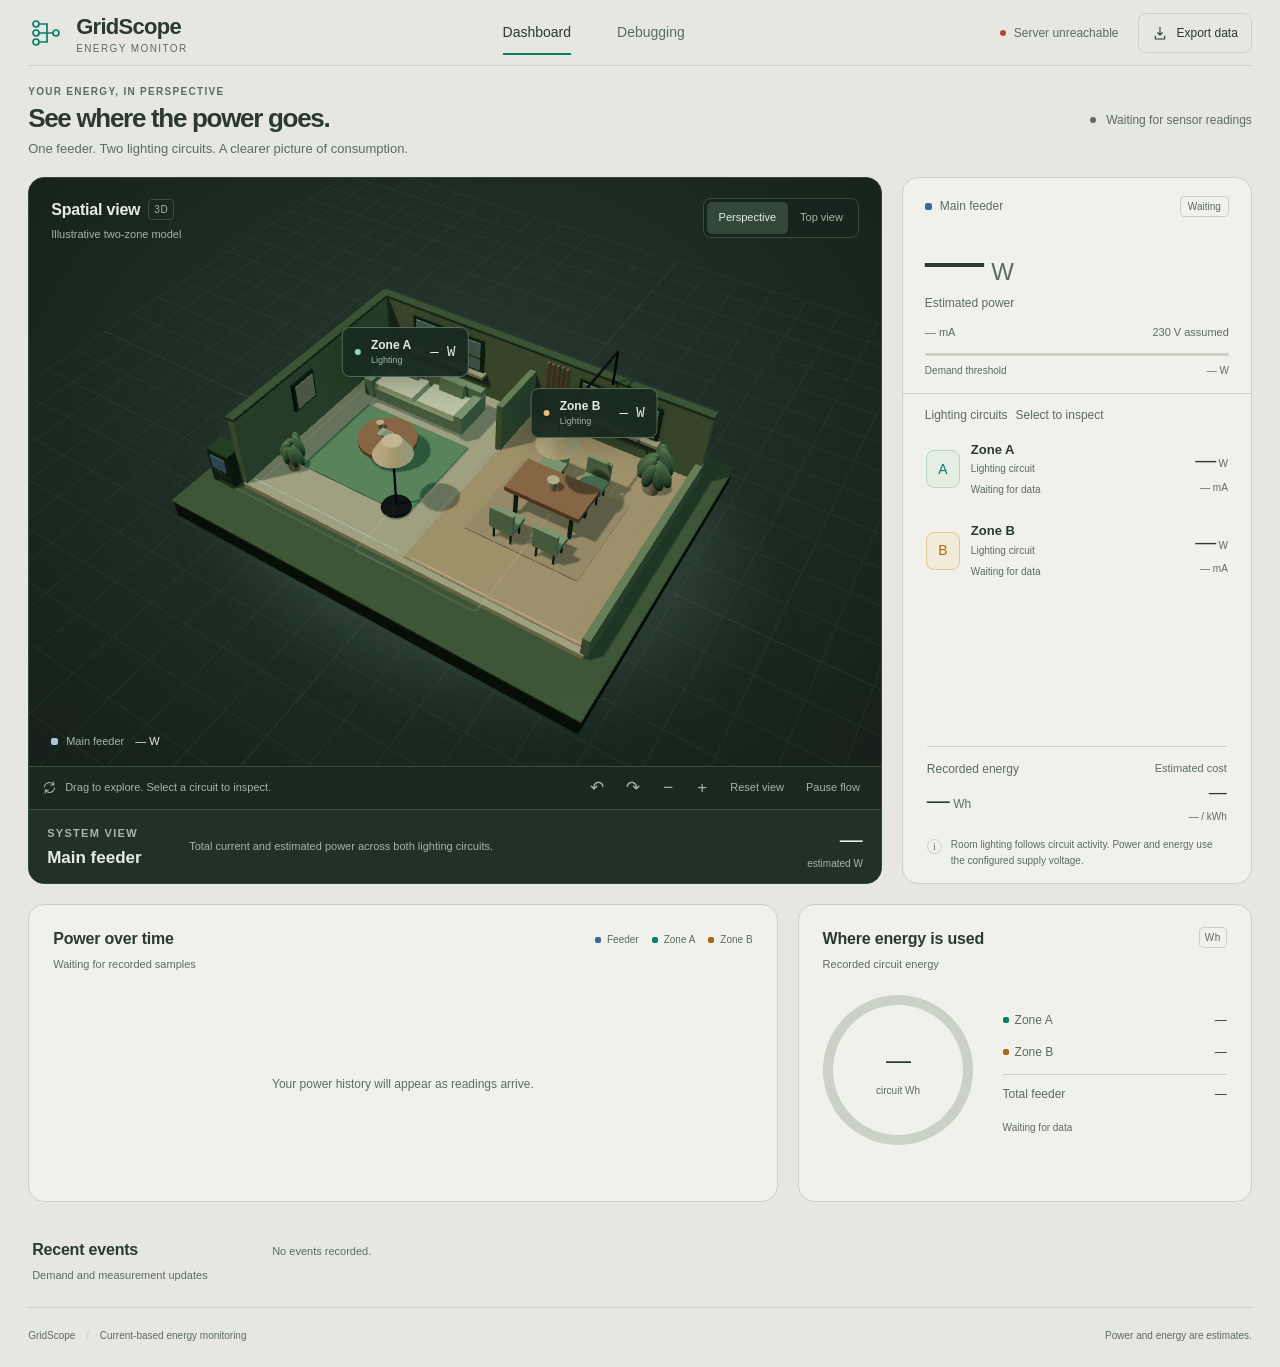
==== templates/index.html @ f738572b "3d model" ====
<!doctype html>
<html lang="en"><head><meta charset="utf-8"><meta name="viewport" content="width=device-width,initial-scale=1">
<title>Dashboard · GridScope</title><link rel="icon" href="data:,">
<link rel="stylesheet" href="/static/dashboard.css">
<script src="/static/dashboard.js" defer></script>
</head><body><a class="skip-link" href="#dashboard-heading">Skip to content</a>
<div class="wrap">
<header class="app-header">
<a class="brand" href="#dashboard" aria-label="GridScope dashboard"><svg viewBox="0 0 36 36" aria-hidden="true"><path d="M8 9h11v9h9M8 27h11v-9M8 18h11"/><circle cx="8" cy="9" r="3"/><circle cx="8" cy="18" r="3"/><circle cx="8" cy="27" r="3"/><circle cx="28" cy="18" r="3"/></svg><span>GridScope<small>Energy monitor</small></span></a>
<nav class="view-nav" aria-label="Main navigation"><a href="#dashboard" id="nav-dashboard" aria-current="page">Dashboard</a><a href="#debugging" id="nav-debugging">Debugging</a></nav>
<div class="header-actions"><div class="pill off" id="pDev"><i class="dot"></i><span>Connecting</span></div><a class="export-link" href="/api/export.csv"><svg viewBox="0 0 24 24" aria-hidden="true"><path d="M12 3v12m-4-4 4 4 4-4M5 16v5h14v-5"/></svg>Export data</a></div>
</header>
<main>
<div class="banner" id="sim" hidden>Simulation mode. The readings and room illumination are based on simulated data.</div>
<section id="debug-screen" aria-labelledby="debug-heading" hidden>
<h2 class="screen-title" id="debug-heading" tabindex="-1">Developer debugging</h2>
<p class="screen-intro">Connection checks, device health and the data received by the server.</p>
<div class="debug-meta"><div class="pill off" id="pCloud"><i class="dot"></i><span>Cloud</span></div><div class="pill" id="pSrc"><i class="dot"></i><span>Source</span></div></div>
<div class="note" id="connection-detail" role="status" style="margin-bottom:14px"></div>
<section class="card debug" id="network-debug" aria-label="Connection diagnostics">
<h2>Connection check <span id="scan-phase" class="debug-status" role="status">Starting</span></h2>
<p>Python checks the configured address ranges and ports. Live readings are shown on the Dashboard screen.</p>
<div class="note" id="scan-summary">Preparing scan...</div>
<progress id="scan-progress" value="0" max="1" aria-label="Address scan progress"></progress>
<div id="device-status" class="debug-status"></div>
<details open><summary>Recent address checks</summary><div class="scan-log"><table><thead><tr><th>Address</th><th>Result</th><th>Time</th><th>Details</th></tr></thead><tbody id="scan-results"></tbody></table></div></details>
<p>If nothing responds: connect the laptop to <b>GridScope-Setup</b> (password <b>GridScope123</b>). The ESP is at <code>192.168.50.1</code> on ports <code>80, 8080, 8081</code>. Python retries automatically.</p>
</section>
<section class="card debug" aria-label="Device data"><h2>Device data</h2><h3>Health response</h3><pre id="device-response">No device response yet</pre><h3>Last sensor packet</h3><code id="raw-packet">No sensor packet yet</code></section>
<section class="card debug" aria-label="Full server response"><h2>Full server response</h2><p>The latest dashboard API response, including measurement flags, settings, totals and history.</p><pre class="debug-state" id="api-response">Waiting for server response...</pre></section>
</section>
<section id="dashboard-screen" aria-labelledby="dashboard-heading">
<div class="page-heading"><div><p class="eyebrow">Your energy, in perspective</p><h1 id="dashboard-heading" tabindex="-1">See where the power goes.</h1><p class="intro">One feeder. Two lighting circuits. A clearer picture of consumption.</p></div><div class="live-summary"><span class="status-dot" id="summary-dot"></span><span id="overview-status" role="status">Waiting for sensor readings</span></div></div>
<div class="experience-grid">
<section class="spatial-panel" aria-label="Interactive 3D energy model">
<div class="spatial-heading"><div><h2>Spatial view <span class="tiny-tag">3D</span></h2><p>Illustrative two-zone model</p></div><div class="view-controls" aria-label="Camera view"><button type="button" id="view-perspective" aria-pressed="true">Perspective</button><button type="button" id="view-top" aria-pressed="false">Top view</button></div></div>
<div id="scene" class="scene" data-state="waiting">
<canvas id="energy-canvas" aria-label="3D model of the feeder and two lighting circuits. Drag to rotate, or use the camera controls." tabindex="0"></canvas>
<div class="scene-message" id="scene-message" role="status">Preparing the room model…</div>
<div id="scene-fallback" class="scene-fallback" hidden><div class="fallback-room"><span>A</span><strong>Zone A</strong><small>Lighting circuit</small></div><div class="fallback-room"><span>B</span><strong>Zone B</strong><small>Lighting circuit</small></div><p>3D is unavailable in this browser. All readings and circuit controls remain available.</p></div>
<button class="scene-label label-a" id="label-a" data-zone="a" type="button" aria-label="Inspect Zone A"><i></i><span>Zone A <small>Lighting</small></span><b id="label-a-w">— W</b></button>
<button class="scene-label label-b" id="label-b" data-zone="b" type="button" aria-label="Inspect Zone B"><i></i><span>Zone B <small>Lighting</small></span><b id="label-b-w">— W</b></button>
<div class="scene-caption"><span class="feed-mark"></span><span>Main feeder <b id="scene-main">— W</b></span></div>
</div>
<div class="scene-bottom"><div class="scene-hint"><svg viewBox="0 0 20 20" aria-hidden="true"><path d="M4 10a6 6 0 0 1 11-3M16 10a6 6 0 0 1-11 3M15 3v4h-4M5 17v-4h4"/></svg>Drag to explore. Select a circuit to inspect.</div><div class="camera-tools" aria-label="Model controls"><button type="button" id="rotate-left" aria-label="Rotate model left">↶</button><button type="button" id="rotate-right" aria-label="Rotate model right">↷</button><button type="button" id="zoom-out" aria-label="Zoom out">−</button><button type="button" id="zoom-in" aria-label="Zoom in">+</button><button type="button" id="reset-view">Reset view</button><button type="button" id="pause-motion" aria-pressed="false">Pause flow</button></div></div>
<div class="inspection"><div><span id="inspect-type" class="eyebrow">System view</span><h3 id="inspect-name">Main feeder</h3></div><p id="inspect-description">Total current and estimated power across both lighting circuits.</p><div class="inspection-reading"><strong id="inspect-w">—</strong><span>estimated W</span></div></div>
</section>
<aside class="telemetry-panel" aria-label="Live energy readings">
<div class="main-reading"><div class="section-label"><span class="feed-mark"></span>Main feeder<span id="reading-tag">Waiting</span></div><div class="hero-value"><span id="vM">—</span><small>W</small></div><p class="measurement-label">Estimated power</p><div class="formula"><span id="nM">— mA</span><span id="voltage-assumption">230 V assumed</span></div><div class="demand-track"><span id="demand-fill"></span></div><div class="demand-caption"><span>Demand threshold</span><strong id="demand-limit">— W</strong></div></div>
<div class="circuit-list"><div class="section-label">Lighting circuits<span>Select to inspect</span></div>
<button class="circuit-card zone-a" type="button" data-zone="a" aria-pressed="false"><span class="circuit-symbol">A</span><span class="circuit-name"><strong>Zone A</strong><small>Lighting circuit</small><em id="zone-a-status">Waiting for data</em></span><span class="circuit-reading"><b id="vA">—</b><small> W</small><span id="nA">— mA</span></span></button>
<button class="circuit-card zone-b" type="button" data-zone="b" aria-pressed="false"><span class="circuit-symbol">B</span><span class="circuit-name"><strong>Zone B</strong><small>Lighting circuit</small><em id="zone-b-status">Waiting for data</em></span><span class="circuit-reading"><b id="vB">—</b><small> W</small><span id="nB">— mA</span></span></button>
</div>
<div class="recorded-energy"><div><span class="section-label">Recorded energy</span><strong><span id="vE">—</span><small> Wh</small></strong></div><div class="cost"><span>Estimated cost</span><b id="energy-cost">—</b><small id="nE">— / kWh</small></div></div>
<div class="accuracy-note"><span>i</span><p>Room lighting follows circuit activity. Power and energy use the configured supply voltage.</p></div>
</aside>
</div>
<div class="analytics-grid">
<section class="panel trend-panel"><div class="panel-heading"><div><h2>Power over time</h2><p id="chart-range">Waiting for recorded samples</p></div><div class="legend"><span><i class="feed"></i>Feeder</span><span><i class="zone-a"></i>Zone A</span><span><i class="zone-b"></i>Zone B</span></div></div><div class="chart-wrap"><svg id="chart" viewBox="0 0 900 210" role="img" aria-label="Estimated power history in watts"></svg><p id="chart-empty">Your power history will appear as readings arrive.</p></div></section>
<section class="panel split-panel"><div class="panel-heading"><div><h2>Where energy is used</h2><p>Recorded circuit energy</p></div><span class="tiny-tag">Wh</span></div><div class="split-content"><div class="energy-ring" id="energy-ring"><div><b id="split-total">—</b><span>circuit Wh</span></div></div><div class="split-readings"><div><span><i class="zone-a"></i>Zone A</span><b id="tA">—</b></div><div><span><i class="zone-b"></i>Zone B</span><b id="tB">—</b></div><div class="feeder-total"><span>Total feeder</span><b id="tT">—</b></div><p id="sTxt">Waiting for data</p></div></div></section>
</div>
<section class="events-panel"><div><h2>Recent events</h2><p>Demand and measurement updates</p></div><div id="ev" class="events-list"><p class="empty-events">No events recorded.</p></div></section>
</section>
</main><footer><span>GridScope <span class="footer-separator">/</span> Current-based energy monitoring</span><span>Power and energy are estimates.</span></footer>
</div></body></html>
---- static/dashboard.css ----
:root{color-scheme:light;--bg:#e6e7e1;--surface:#f1f1eb;--raised:#dde1d8;--line:#cbd1c6;--text:#2b3931;--muted:#5d6b60;--feed:#356c98;--a:#087f67;--b:#a46818;--error:#b3463c;--radius:16px;--ease:cubic-bezier(.16,1,.3,1)}
*{box-sizing:border-box}body{margin:0;background:var(--bg);color:var(--text);font:14px/1.5 'Segoe UI',Arial,sans-serif}button,a{-webkit-tap-highlight-color:transparent}button{font:inherit;color:inherit;cursor:pointer}a{color:var(--feed);text-decoration:none}button:focus-visible,a:focus-visible,summary:focus-visible,canvas:focus-visible{outline:2px solid var(--a);outline-offset:4px}button:disabled{cursor:not-allowed;opacity:.45}button:active{transform:translateY(1px)}[hidden]{display:none!important}svg{display:block}h1,h2,h3,p{margin:0}h2{font-size:16px;font-weight:600;letter-spacing:-.2px}h3{font-size:17px;font-weight:600}button,a{touch-action:manipulation}.wrap{width:100%;padding:0 clamp(18px,2.2vw,44px)}.skip-link{position:absolute;z-index:20;top:-100px;padding:12px 18px;background:var(--surface)}.skip-link:focus{top:12px}
.app-header{min-height:88px;display:flex;align-items:center;gap:30px;border-bottom:1px solid var(--line)}.brand{display:flex;align-items:center;gap:12px;color:var(--text);font-size:22px;font-weight:650;letter-spacing:-.7px}.brand svg{width:36px;height:36px;fill:var(--bg);stroke:var(--a);stroke-width:1.7}.brand small{display:block;font-size:10px;font-weight:400;letter-spacing:1.4px;color:var(--muted);text-transform:uppercase;margin-top:-2px}.view-nav{display:flex;gap:6px;margin:auto}.view-nav a{min-height:44px;padding:10px 20px;display:flex;align-items:center;color:var(--muted);position:relative}.view-nav a[aria-current=page]{color:var(--text)}.view-nav a[aria-current=page]:after{content:'';position:absolute;height:2px;background:var(--a);bottom:0;left:20px;right:20px}.header-actions{display:flex;align-items:center;gap:20px}.export-link{display:flex;align-items:center;gap:8px;color:var(--text);border:1px solid var(--line);border-radius:8px;min-height:40px;padding:8px 13px;font-size:12px}.export-link svg{width:16px;height:16px;fill:none;stroke:currentColor;stroke-width:1.6}.pill{display:flex;align-items:center;gap:8px;font-size:12px;color:var(--muted)}.dot,.status-dot{display:inline-block;flex-shrink:0;width:6px;height:6px;border-radius:50%;background:var(--muted)}.on .dot,.status-dot.live{background:var(--a);box-shadow:0 0 8px #087f6726}.off .dot{background:var(--error)}.warn .dot{background:var(--b)}.banner{padding:12px 18px;border:1px solid #d7ba7d;color:#775415;background:#fff4d9;border-radius:8px;margin-top:18px;font-size:13px}
.page-heading{display:flex;justify-content:space-between;align-items:flex-end;gap:24px;margin:32px 0 26px}.eyebrow{font-size:11px;font-weight:550;color:var(--muted);letter-spacing:1.3px;text-transform:uppercase}h1{font-size:clamp(27px,2.35vw,43px);line-height:1.2;letter-spacing:-1.3px;font-weight:550;margin:7px 0 8px}.intro{color:var(--muted);font-size:13px}.live-summary{max-width:290px;display:grid;grid-template-columns:8px 1fr;gap:5px 8px;font-size:12px;color:var(--muted);padding-bottom:3px}.live-summary .status-dot{margin-top:6px}.live-summary a{grid-column:2;font-size:11px;color:var(--a)}.experience-grid{display:grid;grid-template-columns:minmax(0,1fr) 350px;gap:20px;align-items:stretch}.spatial-panel{border:1px solid var(--line);border-radius:var(--radius);background:#f6faf6;min-width:0;overflow:hidden;position:relative}.spatial-heading{position:absolute;inset:20px 22px auto;display:flex;align-items:flex-start;justify-content:space-between;gap:12px;z-index:2;pointer-events:none}.spatial-heading h2{display:flex;align-items:center;gap:8px}.spatial-heading p{font-size:11px;color:var(--muted);margin-top:4px}.tiny-tag{font-size:10px;font-weight:500;color:var(--muted);border:1px solid var(--line);padding:2px 5px;border-radius:4px;letter-spacing:.5px}.view-controls{display:flex;border:1px solid var(--line);border-radius:8px;padding:3px;background:#fffffff2;pointer-events:auto}.view-controls button{background:none;border:0;padding:7px 12px;border-radius:5px;font-size:11px;min-height:32px;color:var(--muted)}.view-controls button[aria-pressed=true]{background:#e4eee6;color:var(--text)}
.scene{height:clamp(440px,35vw,630px);position:relative;background:radial-gradient(ellipse at 50% 42%,#fcfdfa 0%,#edf3ec 58%,#e4ede5 100%)}#energy-canvas{display:block;width:100%;height:100%;cursor:grab;touch-action:pan-y}#energy-canvas.dragging{cursor:grabbing}.scene-message{position:absolute;top:100px;left:0;right:0;text-align:center;color:var(--muted);font-size:12px;pointer-events:none}.scene-label{position:absolute;z-index:3;display:flex;align-items:center;gap:10px;min-height:50px;padding:8px 12px;border:1px solid #c5d7ca;background:#fffffff2;box-shadow:0 8px 22px #244c3014;border-radius:8px;transform:translate(-50%,-100%);text-align:left;white-space:nowrap;opacity:0;transition:background .2s,border-color .2s}.scene-label.ready{opacity:1}.scene-label i{width:6px;height:6px;background:var(--a);border-radius:50%}.scene-label.label-b i{background:var(--b)}.scene-label span{font-size:12px;font-weight:600}.scene-label small{display:block;font-size:9px;color:var(--muted);font-weight:400}.scene-label b{font:500 14px 'Consolas',monospace;margin-left:9px}.scene-label[aria-pressed=true]{border-color:var(--a);background:#e0f0e6}.scene-label.label-b[aria-pressed=true]{border-color:var(--b);background:#fff0d8}.scene-caption{position:absolute;bottom:16px;left:22px;display:flex;align-items:center;gap:8px;font-size:11px;color:var(--muted)}.scene-caption b{color:var(--text);margin-left:8px;font-weight:500}.feed-mark{width:7px;height:7px;border-radius:2px;background:var(--feed);display:inline-block;flex-shrink:0}.scene-bottom{display:flex;justify-content:space-between;gap:8px;align-items:center;padding:10px 18px;border-top:1px solid var(--line);background:#f1f6f0}.scene-hint{display:flex;gap:7px;align-items:center;font-size:11px;color:var(--muted)}.scene-hint svg{width:17px;height:17px;fill:none;stroke:currentColor;stroke-width:1.2}.camera-tools{display:flex;gap:4px;flex-wrap:wrap;justify-content:flex-end}.camera-tools button{border:1px solid transparent;background:transparent;border-radius:5px;padding:6px 8px;min-width:30px;min-height:32px;font-size:11px;color:var(--muted)}.camera-tools button:hover{background:var(--raised);color:var(--text)}.camera-tools button:nth-child(-n+4){font-size:17px;padding:1px 8px}.camera-tools button[aria-pressed=true]{border-color:var(--line);color:var(--text)}.inspection{display:grid;grid-template-columns:140px 1fr auto;gap:18px;align-items:center;padding:18px 22px;border-top:1px solid var(--line);background:#eaf3ea}.inspection h3{margin-top:2px}.inspection p{font-size:12px;color:var(--muted);max-width:420px}.inspection-reading{text-align:right;white-space:nowrap}.inspection-reading strong{font-size:23px;font-weight:500;font-variant-numeric:tabular-nums}.inspection-reading span{display:block;font-size:10px;color:var(--muted)}
.telemetry-panel{border:1px solid var(--line);border-radius:var(--radius);background:var(--surface);display:flex;flex-direction:column;min-width:0}.main-reading{padding:23px 24px 22px}.section-label{display:flex;align-items:center;gap:8px;font-size:12px;color:var(--muted)}.section-label>span:last-child:not(:first-child){margin-left:auto;font-size:10px}#reading-tag{border:1px solid var(--line);padding:2px 7px;border-radius:4px}.hero-value{font-size:68px;line-height:1.05;letter-spacing:-3px;font-weight:350;margin:20px 0 5px;font-variant-numeric:tabular-nums;white-space:nowrap}.hero-value small{font-size:24px;letter-spacing:-1px;margin-left:10px;color:var(--muted)}.measurement-label{font-size:12px;color:var(--muted)}.formula{display:flex;justify-content:space-between;font-size:11px;color:var(--muted);margin-top:20px}.demand-track{height:3px;background:var(--line);margin:15px 0 8px;border-radius:3px;overflow:hidden}.demand-track span{display:block;height:100%;width:0;background:var(--feed);transition:width .5s var(--ease)}.demand-track.exceeded span{background:var(--b)}.demand-caption{display:flex;justify-content:space-between;font-size:10px;color:var(--muted)}.demand-caption strong{font-weight:400}.circuit-list{border-top:1px solid var(--line);padding:18px 14px 10px}.circuit-list>.section-label{padding:0 10px 12px}.circuit-card{width:100%;display:flex;align-items:center;gap:11px;text-align:left;padding:13px 10px;border:1px solid transparent;border-radius:9px;background:transparent;margin-bottom:5px;transition:background .18s,border-color .18s}.circuit-card:hover{background:#e8eee5}.circuit-card[aria-pressed=true]{background:#e4eee3;border-color:#82bda4}.circuit-card.zone-b[aria-pressed=true]{background:#f2e9d8;border-color:#d7b176}.circuit-symbol{display:grid;place-items:center;width:34px;height:38px;border:1px solid #b6d7c6;background:#e5eee3;border-radius:8px;color:var(--a);font-size:14px}.zone-b .circuit-symbol{border-color:#e2c695;background:#f3ebda;color:var(--b)}.circuit-name{flex:1}.circuit-name strong{display:block;font-size:13px;font-weight:550}.circuit-name small{display:block;font-size:10px;color:var(--muted);margin:2px 0}.circuit-name em{font-size:10px;font-style:normal;color:var(--muted)}.circuit-card.active .circuit-name em{color:var(--a)}.circuit-card.zone-b.active .circuit-name em{color:var(--b)}.circuit-reading{text-align:right;white-space:nowrap}.circuit-reading b{font-size:21px;font-weight:450;letter-spacing:-.5px;font-variant-numeric:tabular-nums}.circuit-reading small{font-size:10px;color:var(--muted)}.circuit-reading>span{display:block;color:var(--muted);font-size:10px;margin-top:4px}.recorded-energy{margin:0 24px;padding:18px 0;display:flex;justify-content:space-between;gap:8px;border-top:1px solid var(--line);margin-top:auto}.recorded-energy strong{display:block;font-size:23px;font-weight:450;margin-top:5px;font-variant-numeric:tabular-nums}.recorded-energy strong small{font-size:12px;color:var(--muted)}.cost{text-align:right;display:flex;flex-direction:column;gap:3px;font-size:11px;color:var(--muted)}.cost b{font-size:18px;color:var(--text);font-weight:450}.cost small{font-size:10px}.accuracy-note{display:flex;gap:9px;margin:0 24px 20px;color:var(--muted);font-size:10px;line-height:1.6}.accuracy-note>span{display:grid;place-items:center;border:1px solid var(--line);width:15px;height:15px;border-radius:50%;flex-shrink:0;font:10px Georgia,serif;margin-top:2px}
.analytics-grid{display:grid;grid-template-columns:minmax(0,1.65fr) minmax(340px,1fr);gap:20px;margin-top:20px}.panel{min-width:0;border:1px solid var(--line);border-radius:var(--radius);background:var(--surface);padding:22px 24px}.panel-heading{display:flex;align-items:flex-start;justify-content:space-between;gap:12px}.panel-heading p,.events-panel>div>p{font-size:11px;color:var(--muted);margin-top:5px}.legend{display:flex;gap:13px;font-size:10px;color:var(--muted);flex-wrap:wrap;padding-top:5px}.legend span,.split-readings>div>span{display:flex;align-items:center;gap:6px}.legend i,.split-readings i{display:inline-block;width:6px;height:6px;border-radius:2px}.legend .feed{background:var(--feed)}.legend .zone-a,.split-readings .zone-a{background:var(--a)}.legend .zone-b,.split-readings .zone-b{background:var(--b)}.chart-wrap{height:190px;position:relative;margin-top:16px}.chart-wrap svg{width:100%;height:100%;overflow:visible}.chart-wrap>p{position:absolute;inset:0;display:grid;place-items:center;font-size:12px;color:var(--muted);text-align:center}.split-content{display:flex;align-items:center;gap:30px;margin-top:22px}.energy-ring{width:150px;height:150px;flex-shrink:0;border-radius:50%;background:conic-gradient(var(--line) 0 100%);padding:10px;transform:rotate(-90deg)}.energy-ring>div{background:var(--surface);border-radius:50%;height:100%;display:flex;justify-content:center;align-items:center;flex-direction:column;transform:rotate(90deg)}.energy-ring b{font-size:25px;font-weight:450;font-variant-numeric:tabular-nums;letter-spacing:-.8px}.energy-ring span{font-size:10px;color:var(--muted);margin-top:4px}.split-readings{flex:1;min-width:0}.split-readings>div{display:flex;justify-content:space-between;gap:12px;font-size:12px;padding:7px 0;color:var(--muted)}.split-readings b{color:var(--text);font-weight:500;font-variant-numeric:tabular-nums}.feeder-total{border-top:1px solid var(--line);margin-top:6px;padding-top:10px!important}.split-readings>p{font-size:10px;color:var(--muted);margin-top:10px}.events-panel{display:grid;grid-template-columns:210px 1fr;gap:30px;padding:24px 4px;margin-top:12px;border-bottom:1px solid var(--line)}.events-list{display:grid;grid-template-columns:repeat(3,minmax(0,1fr));gap:20px}.event{padding-left:14px;border-left:1px solid var(--line);font-size:12px}.event b{display:block;font-size:12px;font-weight:500}.event time{font-size:10px;color:var(--muted)}.event p{font-size:11px;color:var(--muted);margin-top:5px}.event.warning b{color:var(--b)}.event.error b{color:var(--error)}.empty-events{font-size:12px;color:var(--muted)}footer{display:flex;justify-content:space-between;gap:16px;flex-wrap:wrap;padding:20px 0 24px;color:var(--muted);font-size:10px}.footer-separator{padding:0 8px;color:var(--line)}footer a{color:var(--muted)}
.screen-title{font-size:28px;letter-spacing:-.6px;margin-top:28px}.screen-intro{color:var(--muted);margin:7px 0 22px}.debug-meta{display:flex;gap:20px;margin-bottom:16px}#connection-detail{font:12px/1.7 Consolas,monospace;color:var(--muted);overflow-wrap:anywhere}.debug{border:1px solid var(--line);border-radius:var(--radius);background:var(--surface);padding:22px 24px;margin-bottom:18px;min-width:0}.debug h2{display:flex;justify-content:space-between;gap:12px;flex-wrap:wrap}.debug h3{font-size:13px;margin-top:18px}.debug p{color:var(--muted);font-size:12px;margin:8px 0 12px}.debug .note{font:11px Consolas,monospace;color:var(--muted)}.debug pre,.debug code{font:12px/1.6 Consolas,monospace;white-space:pre-wrap;overflow-wrap:anywhere}.debug pre{margin-top:12px}.debug progress{width:100%;height:6px;accent-color:var(--a);margin:14px 0}.debug summary{cursor:pointer;color:var(--feed);padding:10px 0;margin-top:8px;font-size:12px}.scan-log{overflow:auto;max-height:260px}.scan-log table{width:100%;min-width:600px;font-size:12px;border-collapse:collapse}.scan-log th,.scan-log td{padding:10px;text-align:left;border-bottom:1px solid var(--line);overflow-wrap:anywhere}.scan-log th{color:var(--muted);position:sticky;top:0;background:var(--surface);font-weight:400}.scan-log td:last-child{max-width:400px}.scan-found{color:var(--a)}.debug-status{font-size:12px;color:var(--feed)}.debug-state{max-height:420px;overflow:auto;background:var(--bg);padding:16px;border-radius:8px}
.scene-label:active{transform:translate(-50%,calc(-100% + 1px))}
.scene-fallback{position:absolute;inset:100px 30px 55px;display:grid;grid-template-columns:1fr 1fr;gap:12px;align-content:center}.fallback-room{min-height:160px;display:flex;flex-direction:column;align-items:center;justify-content:center;border:1px solid #a9cdb9;border-radius:10px;background:#e3f0e6;transform:skewY(-8deg)}.fallback-room:nth-child(2){border-color:#dfc49c;background:#fbf0dd}.fallback-room>span{font-size:30px;color:var(--a)}.fallback-room:nth-child(2)>span{color:var(--b)}.fallback-room small{color:var(--muted)}.scene-fallback p{grid-column:1/-1;text-align:center;color:var(--muted);font-size:12px;margin-top:20px}
@media(min-width:1800px){.experience-grid{grid-template-columns:minmax(0,1fr) 400px}.main-reading{padding:30px}.hero-value{font-size:85px}.circuit-card{padding:18px 14px}.telemetry-panel .section-label{font-size:14px}.scene{height:650px}.analytics-grid{grid-template-columns:minmax(0,2fr) minmax(400px,1fr)}}
@media(max-width:1200px){.experience-grid{grid-template-columns:minmax(0,1fr) 310px;gap:14px}.scene{height:460px}.scene-hint{display:none}.scene-bottom{justify-content:center}.inspection{grid-template-columns:1fr auto;gap:8px}.inspection p{grid-column:1;grid-row:2}.inspection-reading{grid-column:2;grid-row:1/3}.analytics-grid{grid-template-columns:minmax(0,1.4fr) minmax(310px,1fr);gap:14px}.split-content{gap:18px}.energy-ring{width:115px;height:115px}.header-actions{gap:12px}.events-panel{grid-template-columns:150px 1fr}.events-list{grid-template-columns:repeat(2,minmax(0,1fr))}.event:nth-child(3){display:none}}
@media(max-width:960px){.app-header{gap:12px}.brand{font-size:20px}.header-actions .export-link{font-size:0;gap:0;padding:10px}.header-actions .export-link svg{width:18px;height:18px}.experience-grid{grid-template-columns:1fr}.scene{height:560px}.telemetry-panel{display:grid;grid-template-columns:1fr 1fr}.main-reading{grid-row:1/3}.circuit-list{border-top:0;border-left:1px solid var(--line)}.recorded-energy{grid-column:2;margin-top:0}.accuracy-note{grid-column:1/-1;margin-top:8px}.analytics-grid{grid-template-columns:1fr}.split-content{max-width:620px}.energy-ring{width:140px;height:140px}.events-panel{grid-template-columns:1fr;gap:18px}.live-summary{max-width:230px}.scene-hint{display:flex}.scene-bottom{justify-content:space-between}}
@media(max-width:620px){.wrap{padding:0 16px}.app-header{flex-wrap:wrap;padding-top:16px;gap:12px}.brand{flex:1}.header-actions{gap:12px}.view-nav{order:3;width:100%;margin:0;justify-content:flex-start}.view-nav a{padding:10px 14px}.view-nav a[aria-current=page]:after{left:14px;right:14px}.brand small{font-size:9px}.pill{font-size:10px}.page-heading{display:block;margin:23px 0 18px}h1{font-size:29px;letter-spacing:-.9px}.intro{font-size:12px;max-width:300px}.live-summary{max-width:none;margin-top:16px;grid-template-columns:7px 1fr auto;align-items:start;font-size:11px;gap:8px}.live-summary a{grid-column:3}.scene{height:420px}.spatial-heading{inset:16px 14px auto}.spatial-heading h2{font-size:14px}.spatial-heading p{font-size:10px}.view-controls button{padding:5px 8px;font-size:10px;min-height:34px}.scene-label{padding:6px 8px;gap:5px;min-height:42px}.scene-label b{font-size:12px;margin-left:3px}.scene-label span{font-size:11px}.scene-label small{font-size:8px}.scene-caption{left:14px;font-size:10px}.scene-bottom{padding:8px;justify-content:center}.scene-hint{display:none}.camera-tools{gap:1px;justify-content:center}.camera-tools button{min-height:40px;padding:6px;font-size:10px}.camera-tools button:nth-child(-n+4){min-width:34px}.inspection{padding:16px}.inspection p{font-size:11px}.telemetry-panel{display:flex}.main-reading{padding:22px}.hero-value{font-size:65px}.circuit-list{border-left:0;border-top:1px solid var(--line)}.circuit-card{min-height:82px}.recorded-energy{margin:0 24px}.accuracy-note{margin-top:0}.panel{padding:18px}.panel-heading{flex-wrap:wrap;gap:10px}.legend{gap:12px}.chart-wrap{height:170px}.split-content{gap:24px}.energy-ring{width:125px;height:125px}.events-list{grid-template-columns:1fr}.event:nth-child(3){display:block}.event{padding-bottom:12px}.debug{padding:18px}.screen-title{font-size:25px}.debug pre,.debug code{font-size:11px}footer{gap:10px;font-size:10px}.scene-fallback{inset:100px 20px 60px}.fallback-room{min-height:125px}}
@media(prefers-reduced-motion:reduce){*,*:before,*:after{transition:none!important;animation:none!important;scroll-behavior:auto!important}}

/* Keep the model and primary readings together in the opening viewport. */
.app-header{min-height:66px}
.page-heading{margin:18px 0 18px;align-items:center}
h1{font-size:clamp(26px,2vw,35px);margin:4px 0 5px}
.page-heading .eyebrow{font-size:10px}
.experience-grid{height:var(--experience-height,calc(100svh - 195px));min-height:390px}
.spatial-panel{display:flex;flex-direction:column;min-height:0}
.scene{height:auto;min-height:0;flex:1}
#energy-canvas{touch-action:none;overscroll-behavior:contain}
.scene-bottom{flex-shrink:0;padding:5px 12px}
.inspection{flex-shrink:0;padding:12px 18px;grid-template-columns:130px minmax(0,1fr) auto;gap:12px}
.inspection p{font-size:11px}
.telemetry-panel{min-height:0}
.main-reading{padding:18px 22px 15px}
.hero-value{font-size:clamp(44px,6.6svh,68px);margin:12px 0 3px}
.formula{margin-top:12px}
.demand-track{margin:12px 0 7px}
.circuit-list{padding:12px 12px 6px}
.circuit-list>.section-label{padding-bottom:6px}
.circuit-card{padding:9px 10px;margin-bottom:2px;min-height:64px}
.recorded-energy{padding:13px 0}
.accuracy-note{margin-bottom:14px}
.analytics-grid{margin-top:20px}
@media(min-width:761px) and (max-width:960px){
 .experience-grid{grid-template-columns:minmax(0,1fr) 280px}
 .telemetry-panel{display:flex}
 .circuit-list{border-left:0;border-top:1px solid var(--line)}
 .scene-hint{display:none}
 .scene-bottom{justify-content:center}
 .inspection{grid-template-columns:1fr auto}
 .inspection p{grid-column:1;grid-row:2}
 .inspection-reading{grid-column:2;grid-row:1/3}
}
@media(min-width:761px) and (max-height:800px){
 .page-heading{margin:12px 0}
 .page-heading h1{font-size:28px}
 .main-reading{padding:14px 18px 12px}
 .hero-value{font-size:48px;margin:8px 0 2px}
 .measurement-label{font-size:11px}
 .formula{margin-top:8px}
 .demand-track{margin:9px 0 5px}
 .circuit-list{padding:9px 8px 4px}
 .circuit-card{padding:6px 9px;min-height:60px}
 .circuit-name small{margin:0}
 .recorded-energy{margin:0 18px;padding:10px 0}
 .recorded-energy strong{font-size:21px;margin-top:2px}
 .accuracy-note{margin:0 18px 10px;font-size:9px}
 .inspection{padding:10px 16px}
}
@media(max-width:760px){
 .app-header{min-height:0;padding-top:10px;gap:5px}
 .view-nav{order:3;width:100%;margin:0;justify-content:flex-start}
 .view-nav a{min-height:36px;padding:7px 14px;font-size:12px}
 .brand{font-size:19px;flex:1}
 .brand svg{width:28px;height:28px}
 .brand small{font-size:8px}
 .header-actions .export-link{min-height:34px;padding:7px}
 .page-heading{margin:12px 0;display:block}
 .page-heading .eyebrow,.page-heading .intro{display:none}
 .page-heading h1{font-size:23px;letter-spacing:-.7px;margin:0}
 .live-summary{margin-top:7px;max-width:none;grid-template-columns:7px 1fr auto;gap:6px;font-size:10px}
 .live-summary a{grid-column:3;font-size:10px}
 .experience-grid{grid-template-columns:1fr;grid-template-rows:minmax(225px,1fr) auto;gap:10px;min-height:425px}
 .spatial-heading{inset:10px 12px auto}
 .spatial-heading h2{font-size:12px}
 .spatial-heading p{font-size:9px;margin-top:2px}
 .view-controls{padding:2px}
 .view-controls button{min-height:30px;padding:4px 7px;font-size:9px}
 .scene-label{min-height:35px;padding:4px 6px}
 .scene-label small{display:none}
 .scene-label span{font-size:10px}
 .scene-label b{font-size:11px}
 .scene-caption{bottom:7px;font-size:9px;left:12px}
 .scene-bottom{padding:2px 4px;justify-content:center}
 .scene-hint{display:none}
 .camera-tools button{min-height:34px;font-size:9px}
 .inspection{padding:7px 12px;grid-template-columns:1fr auto;gap:5px}
 .inspection .eyebrow{font-size:8px}
 .inspection h3{font-size:12px}
 .inspection p{display:none}
 .inspection-reading{grid-column:2;grid-row:1}
 .inspection-reading strong{font-size:18px}
 .inspection-reading span{font-size:8px}
 .telemetry-panel{display:grid;grid-template-columns:minmax(0,1fr) minmax(0,1.15fr)}
 .main-reading{padding:10px 12px;grid-row:1;grid-column:1}
 .section-label{font-size:10px}
 #reading-tag{font-size:8px;padding:1px 4px}
 .hero-value{font-size:34px;letter-spacing:-1.5px;margin:5px 0 0}
 .hero-value small{font-size:15px;margin-left:5px}
 .measurement-label{font-size:9px}
 .formula{font-size:8px;margin-top:5px;gap:4px;flex-wrap:wrap}
 .demand-track{margin:6px 0 3px}
 .demand-caption{font-size:8px}
 .circuit-list{grid-column:2;grid-row:1;padding:5px;border-top:0;border-left:1px solid var(--line)}
 .circuit-list>.section-label,.circuit-symbol{display:none}
 .circuit-card{padding:5px;min-height:53px;gap:4px;margin:0}
 .circuit-name strong{font-size:11px}
 .circuit-name small{font-size:8px;margin:0}
 .circuit-name em{font-size:8px}
 .circuit-reading b{font-size:17px}
 .circuit-reading small,.circuit-reading>span{font-size:8px}
 .recorded-energy{grid-row:2;grid-column:1/-1;margin:0 12px;padding:7px 0;align-items:center}
 .recorded-energy>div:first-child{display:flex;align-items:center;gap:8px}
 .recorded-energy .section-label{font-size:9px}
 .recorded-energy strong{font-size:16px;margin:0}
 .recorded-energy strong small{font-size:9px}
 .cost{display:grid;grid-template-columns:auto auto;align-items:center;gap:0 5px}
 .cost>span{font-size:9px}.cost b{font-size:13px}.cost small{grid-column:1/-1;font-size:8px}
 .accuracy-note{display:none}
 .scene-fallback{inset:55px 15px 20px}.fallback-room{min-height:80px}.scene-fallback p{font-size:9px;margin-top:5px}
 .banner{font-size:11px;padding:8px 12px;margin-top:10px}
}

.live-summary{grid-template-columns:8px 1fr}.live-summary a{display:none}
@media(max-width:760px){.live-summary{grid-template-columns:7px 1fr}}

/* A dark model stage preserves contrast for the live circuit illumination. */
.spatial-panel{
  color-scheme:dark;
  --bg:#121c19;--surface:#192620;--raised:#2b3d33;--line:#3a4b40;
  --text:#e5eee6;--muted:#a4b6a8;--feed:#a2c8e1;--a:#8bd9b8;--b:#e8bb7e;
  color:var(--text);background:var(--bg);border-color:#34463a;
}
.spatial-panel .scene{background:radial-gradient(ellipse at 50% 43%,#2a3a30 0%,#1c2a22 58%,#142019 100%)}
.spatial-panel .view-controls{background:#17241ef2}
.spatial-panel .view-controls button[aria-pressed=true]{background:#34483a}
.spatial-panel .scene-label{background:#192a21f5;border-color:#536b58;box-shadow:0 8px 22px #0003}
.spatial-panel .scene-label[aria-pressed=true]{background:#294738;border-color:var(--a)}
.spatial-panel .scene-label.label-b[aria-pressed=true]{background:#423d2c;border-color:var(--b)}
.spatial-panel .scene-bottom{background:#1a2820}
.spatial-panel .inspection{background:#223127}
.spatial-panel .fallback-room{background:#253e31;border-color:#53745e}
.spatial-panel .fallback-room:nth-child(2){background:#3b3829;border-color:#7a6c4c}
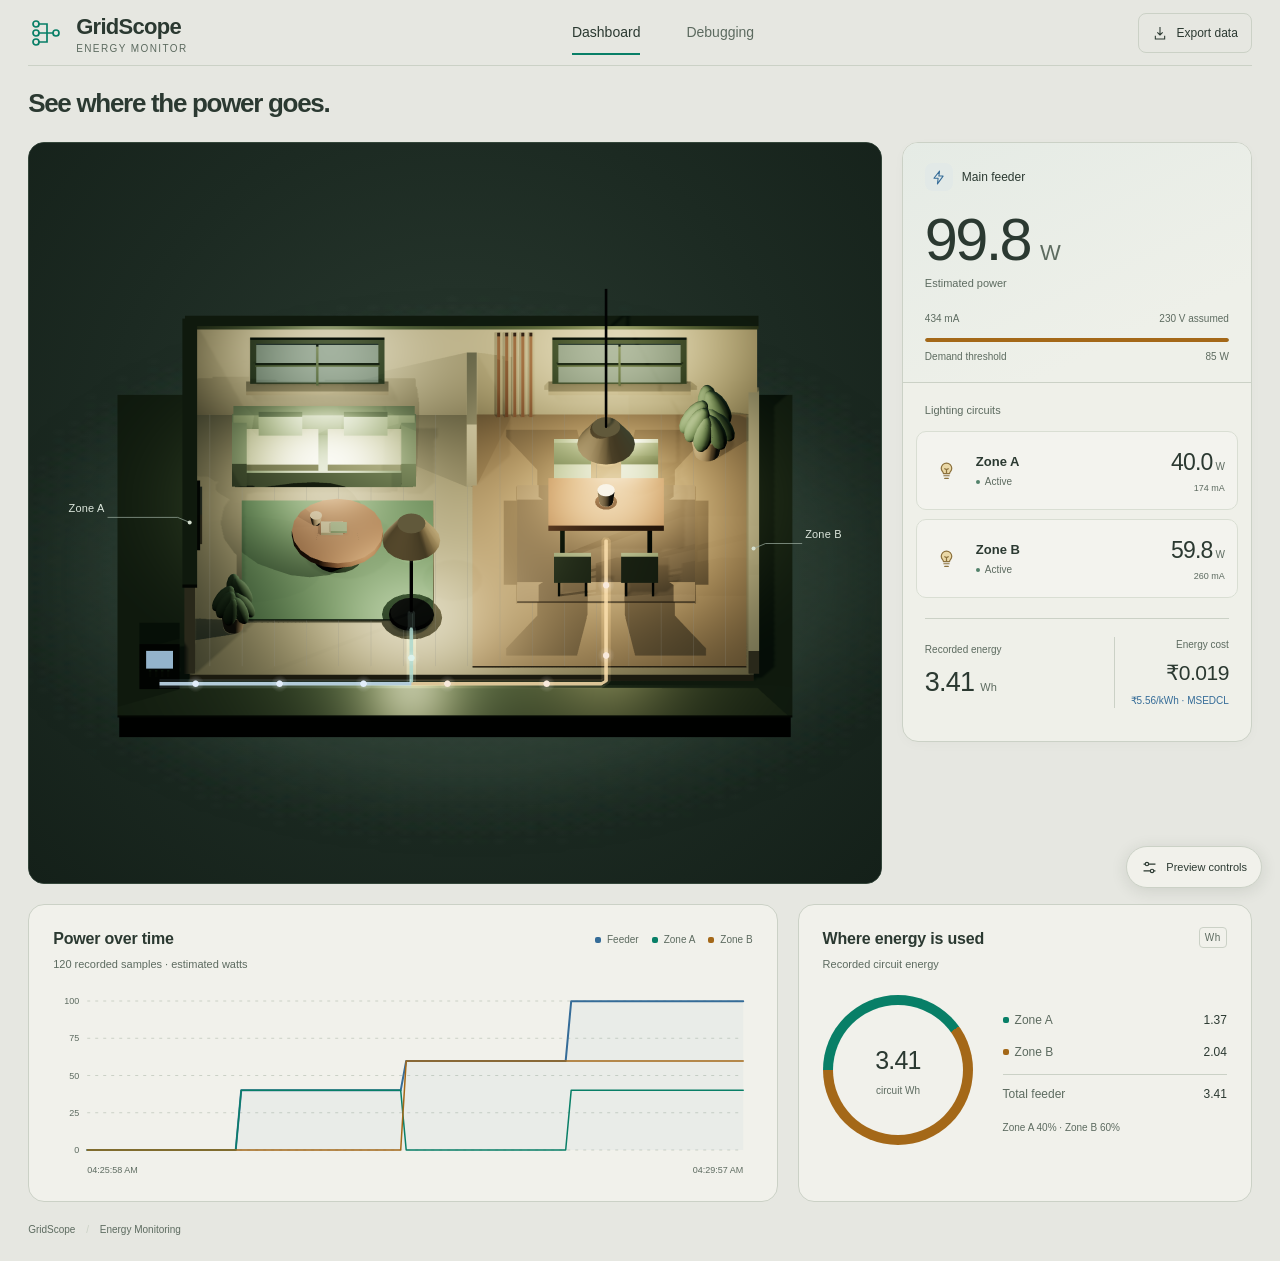
==== commit 4e7d4dc1: "Add configuration files for Prettier and VSCode, and create TEAM_GUIDE.md - Introduced a .prettierrc" ====
--- a/templates/index.html
+++ b/templates/index.html
@@ -8,14 +8,12 @@
 <header class="app-header">
 <a class="brand" href="#dashboard" aria-label="GridScope dashboard"><svg viewBox="0 0 36 36" aria-hidden="true"><path d="M8 9h11v9h9M8 27h11v-9M8 18h11"/><circle cx="8" cy="9" r="3"/><circle cx="8" cy="18" r="3"/><circle cx="8" cy="27" r="3"/><circle cx="28" cy="18" r="3"/></svg><span>GridScope<small>Energy monitor</small></span></a>
 <nav class="view-nav" aria-label="Main navigation"><a href="#dashboard" id="nav-dashboard" aria-current="page">Dashboard</a><a href="#debugging" id="nav-debugging">Debugging</a></nav>
-<div class="header-actions"><div class="pill off" id="pDev"><i class="dot"></i><span>Connecting</span></div><a class="export-link" href="/api/export.csv"><svg viewBox="0 0 24 24" aria-hidden="true"><path d="M12 3v12m-4-4 4 4 4-4M5 16v5h14v-5"/></svg>Export data</a></div>
+<div class="header-actions"><a class="export-link" href="/api/export.csv"><svg viewBox="0 0 24 24" aria-hidden="true"><path d="M12 3v12m-4-4 4 4 4-4M5 16v5h14v-5"/></svg>Export data</a></div>
 </header>
 <main>
-<div class="banner" id="sim" hidden>Simulation mode. The readings and room illumination are based on simulated data.</div>
 <section id="debug-screen" aria-labelledby="debug-heading" hidden>
 <h2 class="screen-title" id="debug-heading" tabindex="-1">Developer debugging</h2>
 <p class="screen-intro">Connection checks, device health and the data received by the server.</p>
-<div class="debug-meta"><div class="pill off" id="pCloud"><i class="dot"></i><span>Cloud</span></div><div class="pill" id="pSrc"><i class="dot"></i><span>Source</span></div></div>
 <div class="note" id="connection-detail" role="status" style="margin-bottom:14px"></div>
 <section class="card debug" id="network-debug" aria-label="Connection diagnostics">
 <h2>Connection check <span id="scan-phase" class="debug-status" role="status">Starting</span></h2>
@@ -30,36 +28,38 @@
 <section class="card debug" aria-label="Full server response"><h2>Full server response</h2><p>The latest dashboard API response, including measurement flags, settings, totals and history.</p><pre class="debug-state" id="api-response">Waiting for server response...</pre></section>
 </section>
 <section id="dashboard-screen" aria-labelledby="dashboard-heading">
-<div class="page-heading"><div><p class="eyebrow">Your energy, in perspective</p><h1 id="dashboard-heading" tabindex="-1">See where the power goes.</h1><p class="intro">One feeder. Two lighting circuits. A clearer picture of consumption.</p></div><div class="live-summary"><span class="status-dot" id="summary-dot"></span><span id="overview-status" role="status">Waiting for sensor readings</span></div></div>
+<div class="page-heading"><div><h1 id="dashboard-heading" tabindex="-1">See where the power goes.</h1></div></div>
 <div class="experience-grid">
-<section class="spatial-panel" aria-label="Interactive 3D energy model">
-<div class="spatial-heading"><div><h2>Spatial view <span class="tiny-tag">3D</span></h2><p>Illustrative two-zone model</p></div><div class="view-controls" aria-label="Camera view"><button type="button" id="view-perspective" aria-pressed="true">Perspective</button><button type="button" id="view-top" aria-pressed="false">Top view</button></div></div>
+<section class="spatial-panel" aria-label="3D energy model">
 <div id="scene" class="scene" data-state="waiting">
-<canvas id="energy-canvas" aria-label="3D model of the feeder and two lighting circuits. Drag to rotate, or use the camera controls." tabindex="0"></canvas>
+<canvas id="energy-canvas" role="img" aria-label="Fixed 45-degree view of two rooms. Room lighting follows circuit activity."></canvas>
 <div class="scene-message" id="scene-message" role="status">Preparing the room model…</div>
 <div id="scene-fallback" class="scene-fallback" hidden><div class="fallback-room"><span>A</span><strong>Zone A</strong><small>Lighting circuit</small></div><div class="fallback-room"><span>B</span><strong>Zone B</strong><small>Lighting circuit</small></div><p>3D is unavailable in this browser. All readings and circuit controls remain available.</p></div>
-<button class="scene-label label-a" id="label-a" data-zone="a" type="button" aria-label="Inspect Zone A"><i></i><span>Zone A <small>Lighting</small></span><b id="label-a-w">— W</b></button>
-<button class="scene-label label-b" id="label-b" data-zone="b" type="button" aria-label="Inspect Zone B"><i></i><span>Zone B <small>Lighting</small></span><b id="label-b-w">— W</b></button>
-<div class="scene-caption"><span class="feed-mark"></span><span>Main feeder <b id="scene-main">— W</b></span></div>
 </div>
-<div class="scene-bottom"><div class="scene-hint"><svg viewBox="0 0 20 20" aria-hidden="true"><path d="M4 10a6 6 0 0 1 11-3M16 10a6 6 0 0 1-11 3M15 3v4h-4M5 17v-4h4"/></svg>Drag to explore. Select a circuit to inspect.</div><div class="camera-tools" aria-label="Model controls"><button type="button" id="rotate-left" aria-label="Rotate model left">↶</button><button type="button" id="rotate-right" aria-label="Rotate model right">↷</button><button type="button" id="zoom-out" aria-label="Zoom out">−</button><button type="button" id="zoom-in" aria-label="Zoom in">+</button><button type="button" id="reset-view">Reset view</button><button type="button" id="pause-motion" aria-pressed="false">Pause flow</button></div></div>
-<div class="inspection"><div><span id="inspect-type" class="eyebrow">System view</span><h3 id="inspect-name">Main feeder</h3></div><p id="inspect-description">Total current and estimated power across both lighting circuits.</p><div class="inspection-reading"><strong id="inspect-w">—</strong><span>estimated W</span></div></div>
 </section>
-<aside class="telemetry-panel" aria-label="Live energy readings">
-<div class="main-reading"><div class="section-label"><span class="feed-mark"></span>Main feeder<span id="reading-tag">Waiting</span></div><div class="hero-value"><span id="vM">—</span><small>W</small></div><p class="measurement-label">Estimated power</p><div class="formula"><span id="nM">— mA</span><span id="voltage-assumption">230 V assumed</span></div><div class="demand-track"><span id="demand-fill"></span></div><div class="demand-caption"><span>Demand threshold</span><strong id="demand-limit">— W</strong></div></div>
-<div class="circuit-list"><div class="section-label">Lighting circuits<span>Select to inspect</span></div>
-<button class="circuit-card zone-a" type="button" data-zone="a" aria-pressed="false"><span class="circuit-symbol">A</span><span class="circuit-name"><strong>Zone A</strong><small>Lighting circuit</small><em id="zone-a-status">Waiting for data</em></span><span class="circuit-reading"><b id="vA">—</b><small> W</small><span id="nA">— mA</span></span></button>
-<button class="circuit-card zone-b" type="button" data-zone="b" aria-pressed="false"><span class="circuit-symbol">B</span><span class="circuit-name"><strong>Zone B</strong><small>Lighting circuit</small><em id="zone-b-status">Waiting for data</em></span><span class="circuit-reading"><b id="vB">—</b><small> W</small><span id="nB">— mA</span></span></button>
+<aside class="telemetry-panel" aria-label="Energy readings">
+<div class="main-reading"><div class="section-label"><span class="feeder-symbol" aria-hidden="true"><svg viewBox="0 0 24 24"><path d="m13.5 3-8 10h6l-1 8 8-11h-6z"/></svg></span><span>Main feeder</span></div><div class="hero-value"><span id="vM">—</span><small>W</small></div><p class="measurement-label">Estimated power</p><div class="formula"><span id="nM">— mA</span><span id="voltage-assumption">230 V assumed</span></div><div class="demand-track"><span id="demand-fill"></span></div><div class="demand-caption"><span>Demand threshold</span><strong id="demand-limit">— W</strong></div></div>
+<div class="circuit-list"><div class="section-label">Lighting circuits</div>
+<div class="circuit-card zone-a"><span class="circuit-symbol" aria-hidden="true"><svg viewBox="0 0 24 24"><path class="bulb-glass" d="M8.5 15.5c0-2-2.5-2.5-2.5-6a6 6 0 0 1 12 0c0 3.5-2.5 4-2.5 6z"/><path d="M9 18h6m-5 3h4m-2-6V11m-2-1 2 1 2-1"/></svg></span><span class="circuit-name"><strong>Zone A</strong><em id="zone-a-status">Waiting for data</em></span><span class="circuit-reading"><b id="vA">—</b><small> W</small><span id="nA">— mA</span></span></div>
+<div class="circuit-card zone-b"><span class="circuit-symbol" aria-hidden="true"><svg viewBox="0 0 24 24"><path class="bulb-glass" d="M8.5 15.5c0-2-2.5-2.5-2.5-6a6 6 0 0 1 12 0c0 3.5-2.5 4-2.5 6z"/><path d="M9 18h6m-5 3h4m-2-6V11m-2-1 2 1 2-1"/></svg></span><span class="circuit-name"><strong>Zone B</strong><em id="zone-b-status">Waiting for data</em></span><span class="circuit-reading"><b id="vB">—</b><small> W</small><span id="nB">— mA</span></span></div>
 </div>
-<div class="recorded-energy"><div><span class="section-label">Recorded energy</span><strong><span id="vE">—</span><small> Wh</small></strong></div><div class="cost"><span>Estimated cost</span><b id="energy-cost">—</b><small id="nE">— / kWh</small></div></div>
-<div class="accuracy-note"><span>i</span><p>Room lighting follows circuit activity. Power and energy use the configured supply voltage.</p></div>
+<div class="recorded-energy"><div><span class="section-label">Recorded energy</span><strong><span id="vE">—</span><small> Wh</small></strong></div><div class="cost"><span title="Estimated charge for monitored energy, not a complete electricity bill">Energy cost</span><b id="energy-cost">—</b><small><a id="nE" target="_blank" rel="noopener noreferrer">Rate unavailable</a></small></div></div>
+<div class="accuracy-note"></div>
 </aside>
 </div>
 <div class="analytics-grid">
 <section class="panel trend-panel"><div class="panel-heading"><div><h2>Power over time</h2><p id="chart-range">Waiting for recorded samples</p></div><div class="legend"><span><i class="feed"></i>Feeder</span><span><i class="zone-a"></i>Zone A</span><span><i class="zone-b"></i>Zone B</span></div></div><div class="chart-wrap"><svg id="chart" viewBox="0 0 900 210" role="img" aria-label="Estimated power history in watts"></svg><p id="chart-empty">Your power history will appear as readings arrive.</p></div></section>
 <section class="panel split-panel"><div class="panel-heading"><div><h2>Where energy is used</h2><p>Recorded circuit energy</p></div><span class="tiny-tag">Wh</span></div><div class="split-content"><div class="energy-ring" id="energy-ring"><div><b id="split-total">—</b><span>circuit Wh</span></div></div><div class="split-readings"><div><span><i class="zone-a"></i>Zone A</span><b id="tA">—</b></div><div><span><i class="zone-b"></i>Zone B</span><b id="tB">—</b></div><div class="feeder-total"><span>Total feeder</span><b id="tT">—</b></div><p id="sTxt">Waiting for data</p></div></div></section>
 </div>
-<section class="events-panel"><div><h2>Recent events</h2><p>Demand and measurement updates</p></div><div id="ev" class="events-list"><p class="empty-events">No events recorded.</p></div></section>
+
 </section>
-</main><footer><span>GridScope <span class="footer-separator">/</span> Current-based energy monitoring</span><span>Power and energy are estimates.</span></footer>
-</div></body></html>
+</main><footer><span>GridScope <span class="footer-separator">/</span> Energy Monitoring</span></footer>
+</div>
+<button type="button" class="preview-launcher" id="preview-launcher" popovertarget="preview-menu" aria-expanded="false" aria-controls="preview-menu" hidden><svg viewBox="0 0 20 20" aria-hidden="true"><path d="M3 6h14M3 14h14"/><circle cx="7" cy="6" r="2"/><circle cx="13" cy="14" r="2"/></svg>Preview controls</button>
+<section class="preview-menu" id="preview-menu" popover="auto" role="dialog" aria-labelledby="preview-menu-title">
+<div class="preview-menu-heading"><h2 id="preview-menu-title">Preview controls</h2><button type="button" popovertarget="preview-menu" popovertargetaction="hide" aria-label="Close preview controls">×</button></div>
+<p>Choose which lighting circuits are on.</p>
+<div class="preview-controls" id="preview-controls" aria-label="Preview circuit states" hidden><button type="button" data-preview="off" aria-pressed="false">Both off</button><button type="button" data-preview="a" aria-pressed="false">Zone A on</button><button type="button" data-preview="b" aria-pressed="false">Zone B on</button><button type="button" data-preview="both" aria-pressed="true">Both on</button></div>
+<button type="button" id="pause-motion" class="preview-pause" aria-pressed="false">Pause flow</button>
+</section>
+</body></html>
--- a/static/dashboard.css
+++ b/static/dashboard.css
@@ -1,17 +1,16 @@
 :root{color-scheme:light;--bg:#e6e7e1;--surface:#f1f1eb;--raised:#dde1d8;--line:#cbd1c6;--text:#2b3931;--muted:#5d6b60;--feed:#356c98;--a:#087f67;--b:#a46818;--error:#b3463c;--radius:16px;--ease:cubic-bezier(.16,1,.3,1)}
 *{box-sizing:border-box}body{margin:0;background:var(--bg);color:var(--text);font:14px/1.5 'Segoe UI',Arial,sans-serif}button,a{-webkit-tap-highlight-color:transparent}button{font:inherit;color:inherit;cursor:pointer}a{color:var(--feed);text-decoration:none}button:focus-visible,a:focus-visible,summary:focus-visible,canvas:focus-visible{outline:2px solid var(--a);outline-offset:4px}button:disabled{cursor:not-allowed;opacity:.45}button:active{transform:translateY(1px)}[hidden]{display:none!important}svg{display:block}h1,h2,h3,p{margin:0}h2{font-size:16px;font-weight:600;letter-spacing:-.2px}h3{font-size:17px;font-weight:600}button,a{touch-action:manipulation}.wrap{width:100%;padding:0 clamp(18px,2.2vw,44px)}.skip-link{position:absolute;z-index:20;top:-100px;padding:12px 18px;background:var(--surface)}.skip-link:focus{top:12px}
 .app-header{min-height:88px;display:flex;align-items:center;gap:30px;border-bottom:1px solid var(--line)}.brand{display:flex;align-items:center;gap:12px;color:var(--text);font-size:22px;font-weight:650;letter-spacing:-.7px}.brand svg{width:36px;height:36px;fill:var(--bg);stroke:var(--a);stroke-width:1.7}.brand small{display:block;font-size:10px;font-weight:400;letter-spacing:1.4px;color:var(--muted);text-transform:uppercase;margin-top:-2px}.view-nav{display:flex;gap:6px;margin:auto}.view-nav a{min-height:44px;padding:10px 20px;display:flex;align-items:center;color:var(--muted);position:relative}.view-nav a[aria-current=page]{color:var(--text)}.view-nav a[aria-current=page]:after{content:'';position:absolute;height:2px;background:var(--a);bottom:0;left:20px;right:20px}.header-actions{display:flex;align-items:center;gap:20px}.export-link{display:flex;align-items:center;gap:8px;color:var(--text);border:1px solid var(--line);border-radius:8px;min-height:40px;padding:8px 13px;font-size:12px}.export-link svg{width:16px;height:16px;fill:none;stroke:currentColor;stroke-width:1.6}.pill{display:flex;align-items:center;gap:8px;font-size:12px;color:var(--muted)}.dot,.status-dot{display:inline-block;flex-shrink:0;width:6px;height:6px;border-radius:50%;background:var(--muted)}.on .dot,.status-dot.live{background:var(--a);box-shadow:0 0 8px #087f6726}.off .dot{background:var(--error)}.warn .dot{background:var(--b)}.banner{padding:12px 18px;border:1px solid #d7ba7d;color:#775415;background:#fff4d9;border-radius:8px;margin-top:18px;font-size:13px}
-.page-heading{display:flex;justify-content:space-between;align-items:flex-end;gap:24px;margin:32px 0 26px}.eyebrow{font-size:11px;font-weight:550;color:var(--muted);letter-spacing:1.3px;text-transform:uppercase}h1{font-size:clamp(27px,2.35vw,43px);line-height:1.2;letter-spacing:-1.3px;font-weight:550;margin:7px 0 8px}.intro{color:var(--muted);font-size:13px}.live-summary{max-width:290px;display:grid;grid-template-columns:8px 1fr;gap:5px 8px;font-size:12px;color:var(--muted);padding-bottom:3px}.live-summary .status-dot{margin-top:6px}.live-summary a{grid-column:2;font-size:11px;color:var(--a)}.experience-grid{display:grid;grid-template-columns:minmax(0,1fr) 350px;gap:20px;align-items:stretch}.spatial-panel{border:1px solid var(--line);border-radius:var(--radius);background:#f6faf6;min-width:0;overflow:hidden;position:relative}.spatial-heading{position:absolute;inset:20px 22px auto;display:flex;align-items:flex-start;justify-content:space-between;gap:12px;z-index:2;pointer-events:none}.spatial-heading h2{display:flex;align-items:center;gap:8px}.spatial-heading p{font-size:11px;color:var(--muted);margin-top:4px}.tiny-tag{font-size:10px;font-weight:500;color:var(--muted);border:1px solid var(--line);padding:2px 5px;border-radius:4px;letter-spacing:.5px}.view-controls{display:flex;border:1px solid var(--line);border-radius:8px;padding:3px;background:#fffffff2;pointer-events:auto}.view-controls button{background:none;border:0;padding:7px 12px;border-radius:5px;font-size:11px;min-height:32px;color:var(--muted)}.view-controls button[aria-pressed=true]{background:#e4eee6;color:var(--text)}
-.scene{height:clamp(440px,35vw,630px);position:relative;background:radial-gradient(ellipse at 50% 42%,#fcfdfa 0%,#edf3ec 58%,#e4ede5 100%)}#energy-canvas{display:block;width:100%;height:100%;cursor:grab;touch-action:pan-y}#energy-canvas.dragging{cursor:grabbing}.scene-message{position:absolute;top:100px;left:0;right:0;text-align:center;color:var(--muted);font-size:12px;pointer-events:none}.scene-label{position:absolute;z-index:3;display:flex;align-items:center;gap:10px;min-height:50px;padding:8px 12px;border:1px solid #c5d7ca;background:#fffffff2;box-shadow:0 8px 22px #244c3014;border-radius:8px;transform:translate(-50%,-100%);text-align:left;white-space:nowrap;opacity:0;transition:background .2s,border-color .2s}.scene-label.ready{opacity:1}.scene-label i{width:6px;height:6px;background:var(--a);border-radius:50%}.scene-label.label-b i{background:var(--b)}.scene-label span{font-size:12px;font-weight:600}.scene-label small{display:block;font-size:9px;color:var(--muted);font-weight:400}.scene-label b{font:500 14px 'Consolas',monospace;margin-left:9px}.scene-label[aria-pressed=true]{border-color:var(--a);background:#e0f0e6}.scene-label.label-b[aria-pressed=true]{border-color:var(--b);background:#fff0d8}.scene-caption{position:absolute;bottom:16px;left:22px;display:flex;align-items:center;gap:8px;font-size:11px;color:var(--muted)}.scene-caption b{color:var(--text);margin-left:8px;font-weight:500}.feed-mark{width:7px;height:7px;border-radius:2px;background:var(--feed);display:inline-block;flex-shrink:0}.scene-bottom{display:flex;justify-content:space-between;gap:8px;align-items:center;padding:10px 18px;border-top:1px solid var(--line);background:#f1f6f0}.scene-hint{display:flex;gap:7px;align-items:center;font-size:11px;color:var(--muted)}.scene-hint svg{width:17px;height:17px;fill:none;stroke:currentColor;stroke-width:1.2}.camera-tools{display:flex;gap:4px;flex-wrap:wrap;justify-content:flex-end}.camera-tools button{border:1px solid transparent;background:transparent;border-radius:5px;padding:6px 8px;min-width:30px;min-height:32px;font-size:11px;color:var(--muted)}.camera-tools button:hover{background:var(--raised);color:var(--text)}.camera-tools button:nth-child(-n+4){font-size:17px;padding:1px 8px}.camera-tools button[aria-pressed=true]{border-color:var(--line);color:var(--text)}.inspection{display:grid;grid-template-columns:140px 1fr auto;gap:18px;align-items:center;padding:18px 22px;border-top:1px solid var(--line);background:#eaf3ea}.inspection h3{margin-top:2px}.inspection p{font-size:12px;color:var(--muted);max-width:420px}.inspection-reading{text-align:right;white-space:nowrap}.inspection-reading strong{font-size:23px;font-weight:500;font-variant-numeric:tabular-nums}.inspection-reading span{display:block;font-size:10px;color:var(--muted)}
-.telemetry-panel{border:1px solid var(--line);border-radius:var(--radius);background:var(--surface);display:flex;flex-direction:column;min-width:0}.main-reading{padding:23px 24px 22px}.section-label{display:flex;align-items:center;gap:8px;font-size:12px;color:var(--muted)}.section-label>span:last-child:not(:first-child){margin-left:auto;font-size:10px}#reading-tag{border:1px solid var(--line);padding:2px 7px;border-radius:4px}.hero-value{font-size:68px;line-height:1.05;letter-spacing:-3px;font-weight:350;margin:20px 0 5px;font-variant-numeric:tabular-nums;white-space:nowrap}.hero-value small{font-size:24px;letter-spacing:-1px;margin-left:10px;color:var(--muted)}.measurement-label{font-size:12px;color:var(--muted)}.formula{display:flex;justify-content:space-between;font-size:11px;color:var(--muted);margin-top:20px}.demand-track{height:3px;background:var(--line);margin:15px 0 8px;border-radius:3px;overflow:hidden}.demand-track span{display:block;height:100%;width:0;background:var(--feed);transition:width .5s var(--ease)}.demand-track.exceeded span{background:var(--b)}.demand-caption{display:flex;justify-content:space-between;font-size:10px;color:var(--muted)}.demand-caption strong{font-weight:400}.circuit-list{border-top:1px solid var(--line);padding:18px 14px 10px}.circuit-list>.section-label{padding:0 10px 12px}.circuit-card{width:100%;display:flex;align-items:center;gap:11px;text-align:left;padding:13px 10px;border:1px solid transparent;border-radius:9px;background:transparent;margin-bottom:5px;transition:background .18s,border-color .18s}.circuit-card:hover{background:#e8eee5}.circuit-card[aria-pressed=true]{background:#e4eee3;border-color:#82bda4}.circuit-card.zone-b[aria-pressed=true]{background:#f2e9d8;border-color:#d7b176}.circuit-symbol{display:grid;place-items:center;width:34px;height:38px;border:1px solid #b6d7c6;background:#e5eee3;border-radius:8px;color:var(--a);font-size:14px}.zone-b .circuit-symbol{border-color:#e2c695;background:#f3ebda;color:var(--b)}.circuit-name{flex:1}.circuit-name strong{display:block;font-size:13px;font-weight:550}.circuit-name small{display:block;font-size:10px;color:var(--muted);margin:2px 0}.circuit-name em{font-size:10px;font-style:normal;color:var(--muted)}.circuit-card.active .circuit-name em{color:var(--a)}.circuit-card.zone-b.active .circuit-name em{color:var(--b)}.circuit-reading{text-align:right;white-space:nowrap}.circuit-reading b{font-size:21px;font-weight:450;letter-spacing:-.5px;font-variant-numeric:tabular-nums}.circuit-reading small{font-size:10px;color:var(--muted)}.circuit-reading>span{display:block;color:var(--muted);font-size:10px;margin-top:4px}.recorded-energy{margin:0 24px;padding:18px 0;display:flex;justify-content:space-between;gap:8px;border-top:1px solid var(--line);margin-top:auto}.recorded-energy strong{display:block;font-size:23px;font-weight:450;margin-top:5px;font-variant-numeric:tabular-nums}.recorded-energy strong small{font-size:12px;color:var(--muted)}.cost{text-align:right;display:flex;flex-direction:column;gap:3px;font-size:11px;color:var(--muted)}.cost b{font-size:18px;color:var(--text);font-weight:450}.cost small{font-size:10px}.accuracy-note{display:flex;gap:9px;margin:0 24px 20px;color:var(--muted);font-size:10px;line-height:1.6}.accuracy-note>span{display:grid;place-items:center;border:1px solid var(--line);width:15px;height:15px;border-radius:50%;flex-shrink:0;font:10px Georgia,serif;margin-top:2px}
+.page-heading{display:flex;justify-content:space-between;align-items:flex-end;gap:24px;margin:32px 0 26px}.eyebrow{font-size:11px;font-weight:550;color:var(--muted);letter-spacing:1.3px;text-transform:uppercase}h1{font-size:clamp(27px,2.35vw,43px);line-height:1.2;letter-spacing:-1.3px;font-weight:550;margin:7px 0 8px}.intro{color:var(--muted);font-size:13px}.live-summary{max-width:290px;display:grid;grid-template-columns:8px 1fr;gap:5px 8px;font-size:12px;color:var(--muted);padding-bottom:3px}.live-summary .status-dot{margin-top:6px}.live-summary a{grid-column:2;font-size:11px;color:var(--a)}.experience-grid{display:grid;grid-template-columns:minmax(0,1fr) 350px;gap:20px;align-items:stretch}.spatial-panel{border:1px solid var(--line);border-radius:var(--radius);background:#f6faf6;min-width:0;overflow:hidden;position:relative}.tiny-tag{font-size:10px;font-weight:500;color:var(--muted);border:1px solid var(--line);padding:2px 5px;border-radius:4px;letter-spacing:.5px}
+.scene{height:clamp(440px,35vw,630px);position:relative;background:radial-gradient(ellipse at 50% 42%,#fcfdfa 0%,#edf3ec 58%,#e4ede5 100%)}#energy-canvas{display:block;width:100%;height:100%;cursor:default;touch-action:auto}#energy-canvas.dragging{cursor:grabbing}.scene-message{position:absolute;top:100px;left:0;right:0;text-align:center;color:var(--muted);font-size:12px;pointer-events:none}.feed-mark{width:7px;height:7px;border-radius:2px;background:var(--feed);display:inline-block;flex-shrink:0}
+.telemetry-panel{border:1px solid var(--line);border-radius:var(--radius);background:var(--surface);display:flex;flex-direction:column;min-width:0}.main-reading{padding:23px 24px 22px}.section-label{display:flex;align-items:center;gap:8px;font-size:12px;color:var(--muted)}.section-label>span:last-child:not(:first-child){margin-left:auto;font-size:10px}.hero-value{font-size:68px;line-height:1.05;letter-spacing:-3px;font-weight:350;margin:20px 0 5px;font-variant-numeric:tabular-nums;white-space:nowrap}.hero-value small{font-size:24px;letter-spacing:-1px;margin-left:10px;color:var(--muted)}.measurement-label{font-size:12px;color:var(--muted)}.formula{display:flex;justify-content:space-between;font-size:11px;color:var(--muted);margin-top:20px}.demand-track{height:3px;background:var(--line);margin:15px 0 8px;border-radius:3px;overflow:hidden}.demand-track span{display:block;height:100%;width:0;background:var(--feed);transition:width .5s var(--ease)}.demand-track.exceeded span{background:var(--b)}.demand-caption{display:flex;justify-content:space-between;font-size:10px;color:var(--muted)}.demand-caption strong{font-weight:400}.circuit-list{border-top:1px solid var(--line);padding:18px 14px 10px}.circuit-list>.section-label{padding:0 10px 12px}.circuit-card{width:100%;display:flex;align-items:center;gap:11px;text-align:left;padding:13px 10px;border:1px solid transparent;border-radius:9px;background:transparent;margin-bottom:5px;transition:background .18s,border-color .18s}.circuit-symbol{display:grid;place-items:center;width:34px;height:38px;border:1px solid #b6d7c6;background:#e5eee3;border-radius:8px;color:var(--a);font-size:14px}.zone-b .circuit-symbol{border-color:#e2c695;background:#f3ebda;color:var(--b)}.circuit-name{flex:1}.circuit-name strong{display:block;font-size:13px;font-weight:550}.circuit-name small{display:block;font-size:10px;color:var(--muted);margin:2px 0}.circuit-name em{font-size:10px;font-style:normal;color:var(--muted)}.circuit-card.active .circuit-name em{color:var(--a)}.circuit-card.zone-b.active .circuit-name em{color:var(--b)}.circuit-reading{text-align:right;white-space:nowrap}.circuit-reading b{font-size:21px;font-weight:450;letter-spacing:-.5px;font-variant-numeric:tabular-nums}.circuit-reading small{font-size:10px;color:var(--muted)}.circuit-reading>span{display:block;color:var(--muted);font-size:10px;margin-top:4px}.recorded-energy{margin:0 24px;padding:18px 0;display:flex;justify-content:space-between;gap:8px;border-top:1px solid var(--line);margin-top:auto}.recorded-energy strong{display:block;font-size:23px;font-weight:450;margin-top:5px;font-variant-numeric:tabular-nums}.recorded-energy strong small{font-size:12px;color:var(--muted)}.cost{text-align:right;display:flex;flex-direction:column;gap:3px;font-size:11px;color:var(--muted)}.cost b{font-size:18px;color:var(--text);font-weight:450}.cost small{font-size:10px}.accuracy-note{display:flex;gap:9px;margin:0 24px 20px;color:var(--muted);font-size:10px;line-height:1.6}.accuracy-note>span{display:grid;place-items:center;border:1px solid var(--line);width:15px;height:15px;border-radius:50%;flex-shrink:0;font:10px Georgia,serif;margin-top:2px}
 .analytics-grid{display:grid;grid-template-columns:minmax(0,1.65fr) minmax(340px,1fr);gap:20px;margin-top:20px}.panel{min-width:0;border:1px solid var(--line);border-radius:var(--radius);background:var(--surface);padding:22px 24px}.panel-heading{display:flex;align-items:flex-start;justify-content:space-between;gap:12px}.panel-heading p,.events-panel>div>p{font-size:11px;color:var(--muted);margin-top:5px}.legend{display:flex;gap:13px;font-size:10px;color:var(--muted);flex-wrap:wrap;padding-top:5px}.legend span,.split-readings>div>span{display:flex;align-items:center;gap:6px}.legend i,.split-readings i{display:inline-block;width:6px;height:6px;border-radius:2px}.legend .feed{background:var(--feed)}.legend .zone-a,.split-readings .zone-a{background:var(--a)}.legend .zone-b,.split-readings .zone-b{background:var(--b)}.chart-wrap{height:190px;position:relative;margin-top:16px}.chart-wrap svg{width:100%;height:100%;overflow:visible}.chart-wrap>p{position:absolute;inset:0;display:grid;place-items:center;font-size:12px;color:var(--muted);text-align:center}.split-content{display:flex;align-items:center;gap:30px;margin-top:22px}.energy-ring{width:150px;height:150px;flex-shrink:0;border-radius:50%;background:conic-gradient(var(--line) 0 100%);padding:10px;transform:rotate(-90deg)}.energy-ring>div{background:var(--surface);border-radius:50%;height:100%;display:flex;justify-content:center;align-items:center;flex-direction:column;transform:rotate(90deg)}.energy-ring b{font-size:25px;font-weight:450;font-variant-numeric:tabular-nums;letter-spacing:-.8px}.energy-ring span{font-size:10px;color:var(--muted);margin-top:4px}.split-readings{flex:1;min-width:0}.split-readings>div{display:flex;justify-content:space-between;gap:12px;font-size:12px;padding:7px 0;color:var(--muted)}.split-readings b{color:var(--text);font-weight:500;font-variant-numeric:tabular-nums}.feeder-total{border-top:1px solid var(--line);margin-top:6px;padding-top:10px!important}.split-readings>p{font-size:10px;color:var(--muted);margin-top:10px}.events-panel{display:grid;grid-template-columns:210px 1fr;gap:30px;padding:24px 4px;margin-top:12px;border-bottom:1px solid var(--line)}.events-list{display:grid;grid-template-columns:repeat(3,minmax(0,1fr));gap:20px}.event{padding-left:14px;border-left:1px solid var(--line);font-size:12px}.event b{display:block;font-size:12px;font-weight:500}.event time{font-size:10px;color:var(--muted)}.event p{font-size:11px;color:var(--muted);margin-top:5px}.event.warning b{color:var(--b)}.event.error b{color:var(--error)}.empty-events{font-size:12px;color:var(--muted)}footer{display:flex;justify-content:space-between;gap:16px;flex-wrap:wrap;padding:20px 0 24px;color:var(--muted);font-size:10px}.footer-separator{padding:0 8px;color:var(--line)}footer a{color:var(--muted)}
 .screen-title{font-size:28px;letter-spacing:-.6px;margin-top:28px}.screen-intro{color:var(--muted);margin:7px 0 22px}.debug-meta{display:flex;gap:20px;margin-bottom:16px}#connection-detail{font:12px/1.7 Consolas,monospace;color:var(--muted);overflow-wrap:anywhere}.debug{border:1px solid var(--line);border-radius:var(--radius);background:var(--surface);padding:22px 24px;margin-bottom:18px;min-width:0}.debug h2{display:flex;justify-content:space-between;gap:12px;flex-wrap:wrap}.debug h3{font-size:13px;margin-top:18px}.debug p{color:var(--muted);font-size:12px;margin:8px 0 12px}.debug .note{font:11px Consolas,monospace;color:var(--muted)}.debug pre,.debug code{font:12px/1.6 Consolas,monospace;white-space:pre-wrap;overflow-wrap:anywhere}.debug pre{margin-top:12px}.debug progress{width:100%;height:6px;accent-color:var(--a);margin:14px 0}.debug summary{cursor:pointer;color:var(--feed);padding:10px 0;margin-top:8px;font-size:12px}.scan-log{overflow:auto;max-height:260px}.scan-log table{width:100%;min-width:600px;font-size:12px;border-collapse:collapse}.scan-log th,.scan-log td{padding:10px;text-align:left;border-bottom:1px solid var(--line);overflow-wrap:anywhere}.scan-log th{color:var(--muted);position:sticky;top:0;background:var(--surface);font-weight:400}.scan-log td:last-child{max-width:400px}.scan-found{color:var(--a)}.debug-status{font-size:12px;color:var(--feed)}.debug-state{max-height:420px;overflow:auto;background:var(--bg);padding:16px;border-radius:8px}
-.scene-label:active{transform:translate(-50%,calc(-100% + 1px))}
 .scene-fallback{position:absolute;inset:100px 30px 55px;display:grid;grid-template-columns:1fr 1fr;gap:12px;align-content:center}.fallback-room{min-height:160px;display:flex;flex-direction:column;align-items:center;justify-content:center;border:1px solid #a9cdb9;border-radius:10px;background:#e3f0e6;transform:skewY(-8deg)}.fallback-room:nth-child(2){border-color:#dfc49c;background:#fbf0dd}.fallback-room>span{font-size:30px;color:var(--a)}.fallback-room:nth-child(2)>span{color:var(--b)}.fallback-room small{color:var(--muted)}.scene-fallback p{grid-column:1/-1;text-align:center;color:var(--muted);font-size:12px;margin-top:20px}
 @media(min-width:1800px){.experience-grid{grid-template-columns:minmax(0,1fr) 400px}.main-reading{padding:30px}.hero-value{font-size:85px}.circuit-card{padding:18px 14px}.telemetry-panel .section-label{font-size:14px}.scene{height:650px}.analytics-grid{grid-template-columns:minmax(0,2fr) minmax(400px,1fr)}}
-@media(max-width:1200px){.experience-grid{grid-template-columns:minmax(0,1fr) 310px;gap:14px}.scene{height:460px}.scene-hint{display:none}.scene-bottom{justify-content:center}.inspection{grid-template-columns:1fr auto;gap:8px}.inspection p{grid-column:1;grid-row:2}.inspection-reading{grid-column:2;grid-row:1/3}.analytics-grid{grid-template-columns:minmax(0,1.4fr) minmax(310px,1fr);gap:14px}.split-content{gap:18px}.energy-ring{width:115px;height:115px}.header-actions{gap:12px}.events-panel{grid-template-columns:150px 1fr}.events-list{grid-template-columns:repeat(2,minmax(0,1fr))}.event:nth-child(3){display:none}}
-@media(max-width:960px){.app-header{gap:12px}.brand{font-size:20px}.header-actions .export-link{font-size:0;gap:0;padding:10px}.header-actions .export-link svg{width:18px;height:18px}.experience-grid{grid-template-columns:1fr}.scene{height:560px}.telemetry-panel{display:grid;grid-template-columns:1fr 1fr}.main-reading{grid-row:1/3}.circuit-list{border-top:0;border-left:1px solid var(--line)}.recorded-energy{grid-column:2;margin-top:0}.accuracy-note{grid-column:1/-1;margin-top:8px}.analytics-grid{grid-template-columns:1fr}.split-content{max-width:620px}.energy-ring{width:140px;height:140px}.events-panel{grid-template-columns:1fr;gap:18px}.live-summary{max-width:230px}.scene-hint{display:flex}.scene-bottom{justify-content:space-between}}
-@media(max-width:620px){.wrap{padding:0 16px}.app-header{flex-wrap:wrap;padding-top:16px;gap:12px}.brand{flex:1}.header-actions{gap:12px}.view-nav{order:3;width:100%;margin:0;justify-content:flex-start}.view-nav a{padding:10px 14px}.view-nav a[aria-current=page]:after{left:14px;right:14px}.brand small{font-size:9px}.pill{font-size:10px}.page-heading{display:block;margin:23px 0 18px}h1{font-size:29px;letter-spacing:-.9px}.intro{font-size:12px;max-width:300px}.live-summary{max-width:none;margin-top:16px;grid-template-columns:7px 1fr auto;align-items:start;font-size:11px;gap:8px}.live-summary a{grid-column:3}.scene{height:420px}.spatial-heading{inset:16px 14px auto}.spatial-heading h2{font-size:14px}.spatial-heading p{font-size:10px}.view-controls button{padding:5px 8px;font-size:10px;min-height:34px}.scene-label{padding:6px 8px;gap:5px;min-height:42px}.scene-label b{font-size:12px;margin-left:3px}.scene-label span{font-size:11px}.scene-label small{font-size:8px}.scene-caption{left:14px;font-size:10px}.scene-bottom{padding:8px;justify-content:center}.scene-hint{display:none}.camera-tools{gap:1px;justify-content:center}.camera-tools button{min-height:40px;padding:6px;font-size:10px}.camera-tools button:nth-child(-n+4){min-width:34px}.inspection{padding:16px}.inspection p{font-size:11px}.telemetry-panel{display:flex}.main-reading{padding:22px}.hero-value{font-size:65px}.circuit-list{border-left:0;border-top:1px solid var(--line)}.circuit-card{min-height:82px}.recorded-energy{margin:0 24px}.accuracy-note{margin-top:0}.panel{padding:18px}.panel-heading{flex-wrap:wrap;gap:10px}.legend{gap:12px}.chart-wrap{height:170px}.split-content{gap:24px}.energy-ring{width:125px;height:125px}.events-list{grid-template-columns:1fr}.event:nth-child(3){display:block}.event{padding-bottom:12px}.debug{padding:18px}.screen-title{font-size:25px}.debug pre,.debug code{font-size:11px}footer{gap:10px;font-size:10px}.scene-fallback{inset:100px 20px 60px}.fallback-room{min-height:125px}}
+@media(max-width:1200px){.experience-grid{grid-template-columns:minmax(0,1fr) 310px;gap:14px}.scene{height:460px}.analytics-grid{grid-template-columns:minmax(0,1.4fr) minmax(310px,1fr);gap:14px}.split-content{gap:18px}.energy-ring{width:115px;height:115px}.header-actions{gap:12px}.events-panel{grid-template-columns:150px 1fr}.events-list{grid-template-columns:repeat(2,minmax(0,1fr))}.event:nth-child(3){display:none}}
+@media(max-width:960px){.app-header{gap:12px}.brand{font-size:20px}.header-actions .export-link{font-size:0;gap:0;padding:10px}.header-actions .export-link svg{width:18px;height:18px}.experience-grid{grid-template-columns:1fr}.scene{height:560px}.telemetry-panel{display:grid;grid-template-columns:1fr 1fr}.main-reading{grid-row:1/3}.circuit-list{border-top:0;border-left:1px solid var(--line)}.recorded-energy{grid-column:2;margin-top:0}.accuracy-note{grid-column:1/-1;margin-top:8px}.analytics-grid{grid-template-columns:1fr}.split-content{max-width:620px}.energy-ring{width:140px;height:140px}.events-panel{grid-template-columns:1fr;gap:18px}.live-summary{max-width:230px}}
+@media(max-width:620px){.wrap{padding:0 16px}.app-header{flex-wrap:wrap;padding-top:16px;gap:12px}.brand{flex:1}.header-actions{gap:12px}.view-nav{order:3;width:100%;margin:0;justify-content:flex-start}.view-nav a{padding:10px 14px}.view-nav a[aria-current=page]:after{left:14px;right:14px}.brand small{font-size:9px}.pill{font-size:10px}.page-heading{display:block;margin:23px 0 18px}h1{font-size:29px;letter-spacing:-.9px}.intro{font-size:12px;max-width:300px}.live-summary{max-width:none;margin-top:16px;grid-template-columns:7px 1fr auto;align-items:start;font-size:11px;gap:8px}.live-summary a{grid-column:3}.scene{height:420px}.telemetry-panel{display:flex}.main-reading{padding:22px}.hero-value{font-size:65px}.circuit-list{border-left:0;border-top:1px solid var(--line)}.circuit-card{min-height:82px}.recorded-energy{margin:0 24px}.accuracy-note{margin-top:0}.panel{padding:18px}.panel-heading{flex-wrap:wrap;gap:10px}.legend{gap:12px}.chart-wrap{height:170px}.split-content{gap:24px}.energy-ring{width:125px;height:125px}.events-list{grid-template-columns:1fr}.event:nth-child(3){display:block}.event{padding-bottom:12px}.debug{padding:18px}.screen-title{font-size:25px}.debug pre,.debug code{font-size:11px}footer{gap:10px;font-size:10px}.scene-fallback{inset:100px 20px 60px}.fallback-room{min-height:125px}}
 @media(prefers-reduced-motion:reduce){*,*:before,*:after{transition:none!important;animation:none!important;scroll-behavior:auto!important}}
 
 /* Keep the model and primary readings together in the opening viewport. */
@@ -22,10 +21,7 @@
 .experience-grid{height:var(--experience-height,calc(100svh - 195px));min-height:390px}
 .spatial-panel{display:flex;flex-direction:column;min-height:0}
 .scene{height:auto;min-height:0;flex:1}
-#energy-canvas{touch-action:none;overscroll-behavior:contain}
-.scene-bottom{flex-shrink:0;padding:5px 12px}
-.inspection{flex-shrink:0;padding:12px 18px;grid-template-columns:130px minmax(0,1fr) auto;gap:12px}
-.inspection p{font-size:11px}
+#energy-canvas{touch-action:auto}
 .telemetry-panel{min-height:0}
 .main-reading{padding:18px 22px 15px}
 .hero-value{font-size:clamp(44px,6.6svh,68px);margin:12px 0 3px}
@@ -41,11 +37,6 @@
  .experience-grid{grid-template-columns:minmax(0,1fr) 280px}
  .telemetry-panel{display:flex}
  .circuit-list{border-left:0;border-top:1px solid var(--line)}
- .scene-hint{display:none}
- .scene-bottom{justify-content:center}
- .inspection{grid-template-columns:1fr auto}
- .inspection p{grid-column:1;grid-row:2}
- .inspection-reading{grid-column:2;grid-row:1/3}
 }
 @media(min-width:761px) and (max-height:800px){
  .page-heading{margin:12px 0}
@@ -61,7 +52,6 @@
  .recorded-energy{margin:0 18px;padding:10px 0}
  .recorded-energy strong{font-size:21px;margin-top:2px}
  .accuracy-note{margin:0 18px 10px;font-size:9px}
- .inspection{padding:10px 16px}
 }
 @media(max-width:760px){
  .app-header{min-height:0;padding-top:10px;gap:5px}
@@ -77,30 +67,10 @@
  .live-summary{margin-top:7px;max-width:none;grid-template-columns:7px 1fr auto;gap:6px;font-size:10px}
  .live-summary a{grid-column:3;font-size:10px}
  .experience-grid{grid-template-columns:1fr;grid-template-rows:minmax(225px,1fr) auto;gap:10px;min-height:425px}
- .spatial-heading{inset:10px 12px auto}
- .spatial-heading h2{font-size:12px}
- .spatial-heading p{font-size:9px;margin-top:2px}
- .view-controls{padding:2px}
- .view-controls button{min-height:30px;padding:4px 7px;font-size:9px}
- .scene-label{min-height:35px;padding:4px 6px}
- .scene-label small{display:none}
- .scene-label span{font-size:10px}
- .scene-label b{font-size:11px}
- .scene-caption{bottom:7px;font-size:9px;left:12px}
- .scene-bottom{padding:2px 4px;justify-content:center}
- .scene-hint{display:none}
- .camera-tools button{min-height:34px;font-size:9px}
- .inspection{padding:7px 12px;grid-template-columns:1fr auto;gap:5px}
- .inspection .eyebrow{font-size:8px}
- .inspection h3{font-size:12px}
- .inspection p{display:none}
- .inspection-reading{grid-column:2;grid-row:1}
- .inspection-reading strong{font-size:18px}
- .inspection-reading span{font-size:8px}
  .telemetry-panel{display:grid;grid-template-columns:minmax(0,1fr) minmax(0,1.15fr)}
  .main-reading{padding:10px 12px;grid-row:1;grid-column:1}
  .section-label{font-size:10px}
- #reading-tag{font-size:8px;padding:1px 4px}
+
  .hero-value{font-size:34px;letter-spacing:-1.5px;margin:5px 0 0}
  .hero-value small{font-size:15px;margin-left:5px}
  .measurement-label{font-size:9px}
@@ -138,12 +108,113 @@
   color:var(--text);background:var(--bg);border-color:#34463a;
 }
 .spatial-panel .scene{background:radial-gradient(ellipse at 50% 43%,#2a3a30 0%,#1c2a22 58%,#142019 100%)}
-.spatial-panel .view-controls{background:#17241ef2}
-.spatial-panel .view-controls button[aria-pressed=true]{background:#34483a}
-.spatial-panel .scene-label{background:#192a21f5;border-color:#536b58;box-shadow:0 8px 22px #0003}
-.spatial-panel .scene-label[aria-pressed=true]{background:#294738;border-color:var(--a)}
-.spatial-panel .scene-label.label-b[aria-pressed=true]{background:#423d2c;border-color:var(--b)}
-.spatial-panel .scene-bottom{background:#1a2820}
-.spatial-panel .inspection{background:#223127}
 .spatial-panel .fallback-room{background:#253e31;border-color:#53745e}
 .spatial-panel .fallback-room:nth-child(2){background:#3b3829;border-color:#7a6c4c}
+.preview-controls{display:flex;gap:5px;flex-wrap:wrap}
+.preview-controls button{min-height:36px;padding:6px 12px;border:1px solid #c6ab72;border-radius:6px;background:#fff8e9;color:#65490e;font-size:11px}
+.preview-controls button[aria-pressed=true]{background:#775b20;color:#fff;border-color:#775b20}
+.preview-launcher{position:fixed;right:18px;bottom:max(12px,env(safe-area-inset-bottom));z-index:10;display:flex;align-items:center;gap:8px;min-height:42px;padding:10px 14px;border:1px solid var(--line);border-radius:24px;background:var(--surface);color:var(--text);box-shadow:0 3px 16px #25352920;font-size:11px}
+.preview-launcher svg{width:17px;height:17px;fill:var(--surface);stroke:currentColor;stroke-width:1.3}
+.preview-launcher[aria-expanded=true]{border-color:var(--a);background:var(--raised)}
+.preview-menu{position:fixed;inset:auto 18px 68px auto;margin:0;width:min(340px,calc(100vw - 32px));max-height:calc(100dvh - 96px);overflow:auto;padding:18px;border:1px solid var(--line);border-radius:14px;background:var(--surface);color:var(--text);box-shadow:0 12px 45px #20352930}
+.preview-menu:not(:popover-open){display:none}
+.preview-menu-heading{display:flex;align-items:center;justify-content:space-between;gap:12px}
+.preview-menu-heading h2{font-size:15px}
+.preview-menu-heading button{display:grid;place-items:center;width:32px;height:32px;border:0;border-radius:6px;background:var(--raised);color:var(--muted);font-size:21px}
+.preview-menu p{font-size:12px;color:var(--muted);margin:8px 0 16px;line-height:1.6}
+.preview-menu .preview-controls{display:grid;grid-template-columns:1fr 1fr;gap:8px}
+.preview-menu .preview-controls button{min-height:42px;border-color:var(--line);background:var(--bg);color:var(--text)}
+.preview-menu .preview-controls button[aria-pressed=true]{background:#294738;color:#eef8ee;border-color:#294738}
+
+.spatial-panel .scene{flex:1;min-height:0;height:100%;contain:paint}
+.energy-flow{position:absolute;pointer-events:none}
+.zone-callouts{position:absolute;inset:0;width:100%;height:100%;pointer-events:none;overflow:visible}
+.zone-callout{opacity:0;visibility:hidden;transition:opacity 220ms ease,visibility 220ms}
+.zone-callout text{fill:#dce6dc;font:500 11px 'Segoe UI',Arial,sans-serif;letter-spacing:.2px}
+.zone-callout path{fill:none;stroke:#9eafa2;stroke-width:1;stroke-opacity:.7}
+.zone-callout circle{fill:#d5dfcf}
+.scene[data-active-a=true] .callout-a,.scene[data-active-b=true] .callout-b{opacity:1;visibility:visible}
+.preview-pause{width:100%;min-height:38px;margin-top:12px;border:1px solid var(--line);border-radius:6px;background:transparent;color:var(--muted);font-size:11px}
+
+/* Short compositor transitions; no animation loop or persistent layer promotion. */
+.preview-menu{opacity:0;transform:translateY(12px) scale(.97);transform-origin:bottom right;transition:opacity 160ms ease,transform 240ms var(--ease),display 240ms allow-discrete,overlay 240ms allow-discrete}
+.preview-menu:popover-open{opacity:1;transform:translateY(0) scale(1)}
+@starting-style{.preview-menu:popover-open{opacity:0;transform:translateY(12px) scale(.97)}}
+.preview-launcher,.preview-controls button,.preview-pause,.preview-menu-heading button,.export-link{transition:transform 180ms var(--ease),background-color 180ms ease,border-color 180ms ease,color 180ms ease}
+.preview-launcher svg{transition:transform 240ms var(--ease)}
+.preview-launcher[aria-expanded=true] svg{transform:rotate(90deg)}
+.view-nav a{transition:color 180ms ease}
+.view-nav a:after{content:'';position:absolute;height:2px;background:var(--a);bottom:0;left:20px;right:20px;transform:scaleX(0);transition:transform 240ms var(--ease);transform-origin:center}
+.view-nav a[aria-current=page]:after{transform:scaleX(1)}
+@media(hover:hover){
+ .preview-launcher:hover,.export-link:hover{transform:translateY(-2px);border-color:var(--a)}
+ .preview-controls button:hover,.preview-pause:hover,.preview-menu-heading button:hover{transform:translateY(-1px);border-color:var(--a)}
+}
+.preview-launcher:active,.preview-controls button:active,.preview-pause:active,.preview-menu-heading button:active,.export-link:active{transform:translateY(1px) scale(.98)}
+@media(max-width:620px){.view-nav a:after{left:14px;right:14px}}
+@media(prefers-reduced-motion:reduce){.preview-menu,.preview-menu:popover-open{transform:none}.preview-launcher:hover,.export-link:hover,.preview-controls button:hover,.preview-pause:hover,.preview-menu-heading button:hover{transform:none}}
+
+/* Readings: one clear headline, quiet circuit tiles, and a grounded totals row. */
+.feeder-symbol{display:grid;place-items:center;width:28px;height:28px;border-radius:8px;background:#e2e9e7;color:var(--feed);flex-shrink:0}
+.feeder-symbol svg{width:17px;height:17px;fill:none;stroke:currentColor;stroke-width:1.5;stroke-linejoin:round}
+.main-reading>.section-label{gap:9px;color:var(--text);font-weight:500}
+.main-reading>.section-label>span:last-child{margin-left:0;font-size:inherit}
+
+.circuit-name strong{font-weight:600}
+.circuit-name em{display:flex;align-items:center;gap:5px;margin-top:5px;line-height:1.25}
+.circuit-name em:before{content:'';width:4px;height:4px;border-radius:50%;background:#929c90;flex-shrink:0}
+.circuit-card.active .circuit-name em,.circuit-card.zone-b.active .circuit-name em{color:var(--muted)}
+.circuit-card.active .circuit-name em:before{background:#52816a}
+.circuit-symbol svg{width:21px;height:21px;fill:none;stroke:currentColor;stroke-width:1.4;stroke-linecap:round;stroke-linejoin:round}
+.circuit-symbol .bulb-glass{fill:transparent;transition:fill 220ms ease}
+.circuit-card.active .bulb-glass{fill:#ead8a7}
+.circuit-card .circuit-symbol{border:0;background:transparent;color:#879186}
+.circuit-card.active .circuit-symbol{background:transparent;border-color:transparent;color:#8c713d}
+@media(min-width:761px){
+ .telemetry-panel{align-self:start;overflow:hidden;background:#eff0e9;box-shadow:0 3px 12px #25352906}
+ .main-reading{padding:20px 22px 18px;background:linear-gradient(155deg,#e5ebe5 0%,#eef0e9 75%);border-bottom:1px solid var(--line)}
+ .hero-value{font-weight:450;letter-spacing:-2.6px;margin-top:18px}
+ .hero-value small{font-size:22px;font-weight:400;letter-spacing:-.5px}
+ .measurement-label{color:var(--muted);font-size:11px}
+ .formula{margin-top:20px;font-size:10px}
+ .demand-track{height:4px;margin:12px 0 7px;border-radius:4px;background:#cdd5ca}
+ .demand-track span{border-radius:inherit;background:linear-gradient(90deg,#7393a5,var(--feed))}
+ .demand-track.exceeded span{background:var(--b)}
+ .circuit-list{border-top:0;padding:19px 13px 12px;display:grid;gap:9px}
+ .circuit-list>.section-label{padding:0 9px 3px;font-size:11px}
+ .circuit-card{background:#f3f3ee;border:1px solid #d9ded3;border-radius:10px;padding:13px 12px;min-height:75px;margin:0;gap:11px}
+ .circuit-symbol{width:36px;height:36px}
+ .circuit-reading b{font-size:23px;font-weight:500;letter-spacing:-.8px}
+ .circuit-reading>span{font-size:9px;margin-top:3px}
+ .recorded-energy{margin:8px 22px 0;padding:18px 0 15px;align-items:center}
+ .recorded-energy .section-label,.cost>span{font-size:10px}
+ .recorded-energy strong{font-size:27px;font-weight:500;letter-spacing:-.8px;margin-top:5px}
+ .recorded-energy strong small{font-size:11px;font-weight:400;letter-spacing:0;margin-left:3px}
+ .cost{border-left:1px solid var(--line);padding-left:16px;gap:5px}
+ .cost b{font-size:21px;font-weight:500;letter-spacing:-.5px}
+ .accuracy-note{margin:0 22px 18px;font-size:9px;opacity:.85}
+}
+@media(min-width:761px) and (max-height:800px){
+ .main-reading{padding:14px 18px 13px}.hero-value{margin-top:10px}
+ .formula{margin-top:12px}.demand-track{margin:9px 0 5px}
+ .circuit-list{padding:12px 10px 9px;gap:7px}.circuit-card{min-height:62px;padding:9px 10px}
+ .circuit-symbol{width:32px;height:32px}.circuit-reading b{font-size:21px}
+ .recorded-energy{margin:6px 18px 0;padding:12px 0}.recorded-energy strong{font-size:23px}.cost b{font-size:19px}
+ .accuracy-note{margin:0 18px 12px}
+}
+@media(max-width:760px){
+ .feeder-symbol{width:17px;height:19px;border-radius:4px}.feeder-symbol svg{width:13px;height:13px}
+ .main-reading>.section-label{gap:4px}
+ .circuit-name em{gap:3px;margin-top:3px}.circuit-name em:before{width:3px;height:3px}
+}
+@media(min-width:761px) and (max-height:700px){
+ .main-reading{padding:12px 18px 10px}.feeder-symbol{width:24px;height:24px}
+ .hero-value{font-size:42px;margin-top:8px}.hero-value small{font-size:19px}
+ .measurement-label{font-size:10px}.formula{margin-top:8px}
+ .demand-track{margin:8px 0 4px}.demand-caption{font-size:9px}
+ .circuit-list{padding:11px 10px 8px;gap:7px}.circuit-card{min-height:56px;padding:8px 10px}
+ .circuit-reading{line-height:1.1}.circuit-reading>span{line-height:1.3}
+ .recorded-energy{padding:11px 0}.recorded-energy strong{font-size:22px;margin-top:3px}
+ .cost{gap:3px}.cost b{line-height:1.2}.cost small{line-height:1.3}
+ .accuracy-note{display:none}
+}
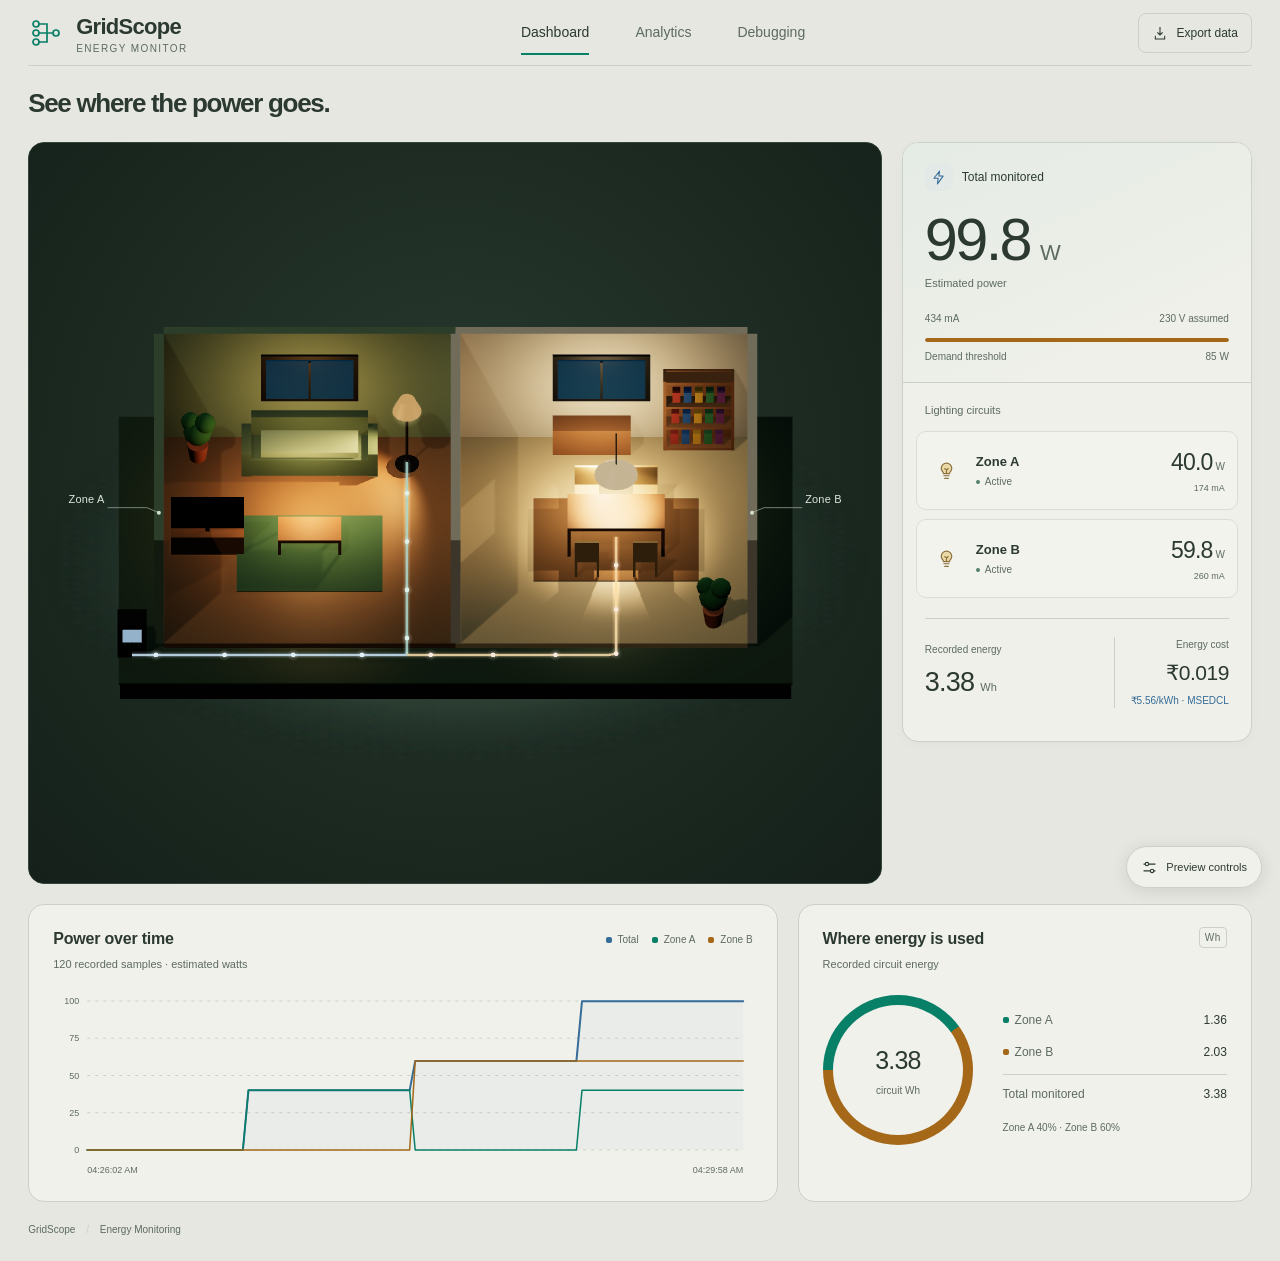
==== commit 1295ab0a: "Add comprehensive browser tests and server fixture for UI verification - Introduced new Playwright t" ====
--- a/templates/index.html
+++ b/templates/index.html
@@ -7,7 +7,7 @@
 <div class="wrap">
 <header class="app-header">
 <a class="brand" href="#dashboard" aria-label="GridScope dashboard"><svg viewBox="0 0 36 36" aria-hidden="true"><path d="M8 9h11v9h9M8 27h11v-9M8 18h11"/><circle cx="8" cy="9" r="3"/><circle cx="8" cy="18" r="3"/><circle cx="8" cy="27" r="3"/><circle cx="28" cy="18" r="3"/></svg><span>GridScope<small>Energy monitor</small></span></a>
-<nav class="view-nav" aria-label="Main navigation"><a href="#dashboard" id="nav-dashboard" aria-current="page">Dashboard</a><a href="#debugging" id="nav-debugging">Debugging</a></nav>
+<nav class="view-nav" aria-label="Main navigation"><a href="#dashboard" id="nav-dashboard" aria-current="page">Dashboard</a><a href="/analytics" id="nav-analytics">Analytics</a><a href="#debugging" id="nav-debugging">Debugging</a></nav>
 <div class="header-actions"><a class="export-link" href="/api/export.csv"><svg viewBox="0 0 24 24" aria-hidden="true"><path d="M12 3v12m-4-4 4 4 4-4M5 16v5h14v-5"/></svg>Export data</a></div>
 </header>
 <main>
@@ -38,7 +38,7 @@
 </div>
 </section>
 <aside class="telemetry-panel" aria-label="Energy readings">
-<div class="main-reading"><div class="section-label"><span class="feeder-symbol" aria-hidden="true"><svg viewBox="0 0 24 24"><path d="m13.5 3-8 10h6l-1 8 8-11h-6z"/></svg></span><span>Main feeder</span></div><div class="hero-value"><span id="vM">—</span><small>W</small></div><p class="measurement-label">Estimated power</p><div class="formula"><span id="nM">— mA</span><span id="voltage-assumption">230 V assumed</span></div><div class="demand-track"><span id="demand-fill"></span></div><div class="demand-caption"><span>Demand threshold</span><strong id="demand-limit">— W</strong></div></div>
+<div class="main-reading"><div class="section-label"><span class="feeder-symbol" aria-hidden="true"><svg viewBox="0 0 24 24"><path d="m13.5 3-8 10h6l-1 8 8-11h-6z"/></svg></span><span>Total monitored</span></div><div class="hero-value"><span id="vM">—</span><small>W</small></div><p class="measurement-label">Estimated power</p><div class="formula"><span id="nM">— mA</span><span id="voltage-assumption">230 V assumed</span></div><div class="demand-track"><span id="demand-fill"></span></div><div class="demand-caption"><span>Demand threshold</span><strong id="demand-limit">— W</strong></div></div>
 <div class="circuit-list"><div class="section-label">Lighting circuits</div>
 <div class="circuit-card zone-a"><span class="circuit-symbol" aria-hidden="true"><svg viewBox="0 0 24 24"><path class="bulb-glass" d="M8.5 15.5c0-2-2.5-2.5-2.5-6a6 6 0 0 1 12 0c0 3.5-2.5 4-2.5 6z"/><path d="M9 18h6m-5 3h4m-2-6V11m-2-1 2 1 2-1"/></svg></span><span class="circuit-name"><strong>Zone A</strong><em id="zone-a-status">Waiting for data</em></span><span class="circuit-reading"><b id="vA">—</b><small> W</small><span id="nA">— mA</span></span></div>
 <div class="circuit-card zone-b"><span class="circuit-symbol" aria-hidden="true"><svg viewBox="0 0 24 24"><path class="bulb-glass" d="M8.5 15.5c0-2-2.5-2.5-2.5-6a6 6 0 0 1 12 0c0 3.5-2.5 4-2.5 6z"/><path d="M9 18h6m-5 3h4m-2-6V11m-2-1 2 1 2-1"/></svg></span><span class="circuit-name"><strong>Zone B</strong><em id="zone-b-status">Waiting for data</em></span><span class="circuit-reading"><b id="vB">—</b><small> W</small><span id="nB">— mA</span></span></div>
@@ -48,8 +48,8 @@
 </aside>
 </div>
 <div class="analytics-grid">
-<section class="panel trend-panel"><div class="panel-heading"><div><h2>Power over time</h2><p id="chart-range">Waiting for recorded samples</p></div><div class="legend"><span><i class="feed"></i>Feeder</span><span><i class="zone-a"></i>Zone A</span><span><i class="zone-b"></i>Zone B</span></div></div><div class="chart-wrap"><svg id="chart" viewBox="0 0 900 210" role="img" aria-label="Estimated power history in watts"></svg><p id="chart-empty">Your power history will appear as readings arrive.</p></div></section>
-<section class="panel split-panel"><div class="panel-heading"><div><h2>Where energy is used</h2><p>Recorded circuit energy</p></div><span class="tiny-tag">Wh</span></div><div class="split-content"><div class="energy-ring" id="energy-ring"><div><b id="split-total">—</b><span>circuit Wh</span></div></div><div class="split-readings"><div><span><i class="zone-a"></i>Zone A</span><b id="tA">—</b></div><div><span><i class="zone-b"></i>Zone B</span><b id="tB">—</b></div><div class="feeder-total"><span>Total feeder</span><b id="tT">—</b></div><p id="sTxt">Waiting for data</p></div></div></section>
+<section class="panel trend-panel"><div class="panel-heading"><div><h2>Power over time</h2><p id="chart-range">Waiting for recorded samples</p></div><div class="legend"><span><i class="feed"></i>Total</span><span><i class="zone-a"></i>Zone A</span><span><i class="zone-b"></i>Zone B</span></div></div><div class="chart-wrap"><svg id="chart" viewBox="0 0 900 210" role="img" aria-label="Estimated power history in watts"></svg><p id="chart-empty">Your power history will appear as readings arrive.</p></div></section>
+<section class="panel split-panel"><div class="panel-heading"><div><h2>Where energy is used</h2><p>Recorded circuit energy</p></div><span class="tiny-tag">Wh</span></div><div class="split-content"><div class="energy-ring" id="energy-ring"><div><b id="split-total">—</b><span>circuit Wh</span></div></div><div class="split-readings"><div><span><i class="zone-a"></i>Zone A</span><b id="tA">—</b></div><div><span><i class="zone-b"></i>Zone B</span><b id="tB">—</b></div><div class="feeder-total"><span>Total monitored</span><b id="tT">—</b></div><p id="sTxt">Waiting for data</p></div></div></section>
 </div>
 
 </section>
--- a/static/dashboard.css
+++ b/static/dashboard.css
@@ -135,6 +135,9 @@
 .zone-callout circle{fill:#d5dfcf}
 .scene[data-active-a=true] .callout-a,.scene[data-active-b=true] .callout-b{opacity:1;visibility:visible}
 .preview-pause{width:100%;min-height:38px;margin-top:12px;border:1px solid var(--line);border-radius:6px;background:transparent;color:var(--muted);font-size:11px}
+
+/* Demand updates stay on the compositor instead of animating layout width. */
+.demand-track span{width:100%;transform:scaleX(0);transform-origin:left;transition:transform .25s var(--ease)}
 
 /* Short compositor transitions; no animation loop or persistent layer promotion. */
 .preview-menu{opacity:0;transform:translateY(12px) scale(.97);transform-origin:bottom right;transition:opacity 160ms ease,transform 240ms var(--ease),display 240ms allow-discrete,overlay 240ms allow-discrete}
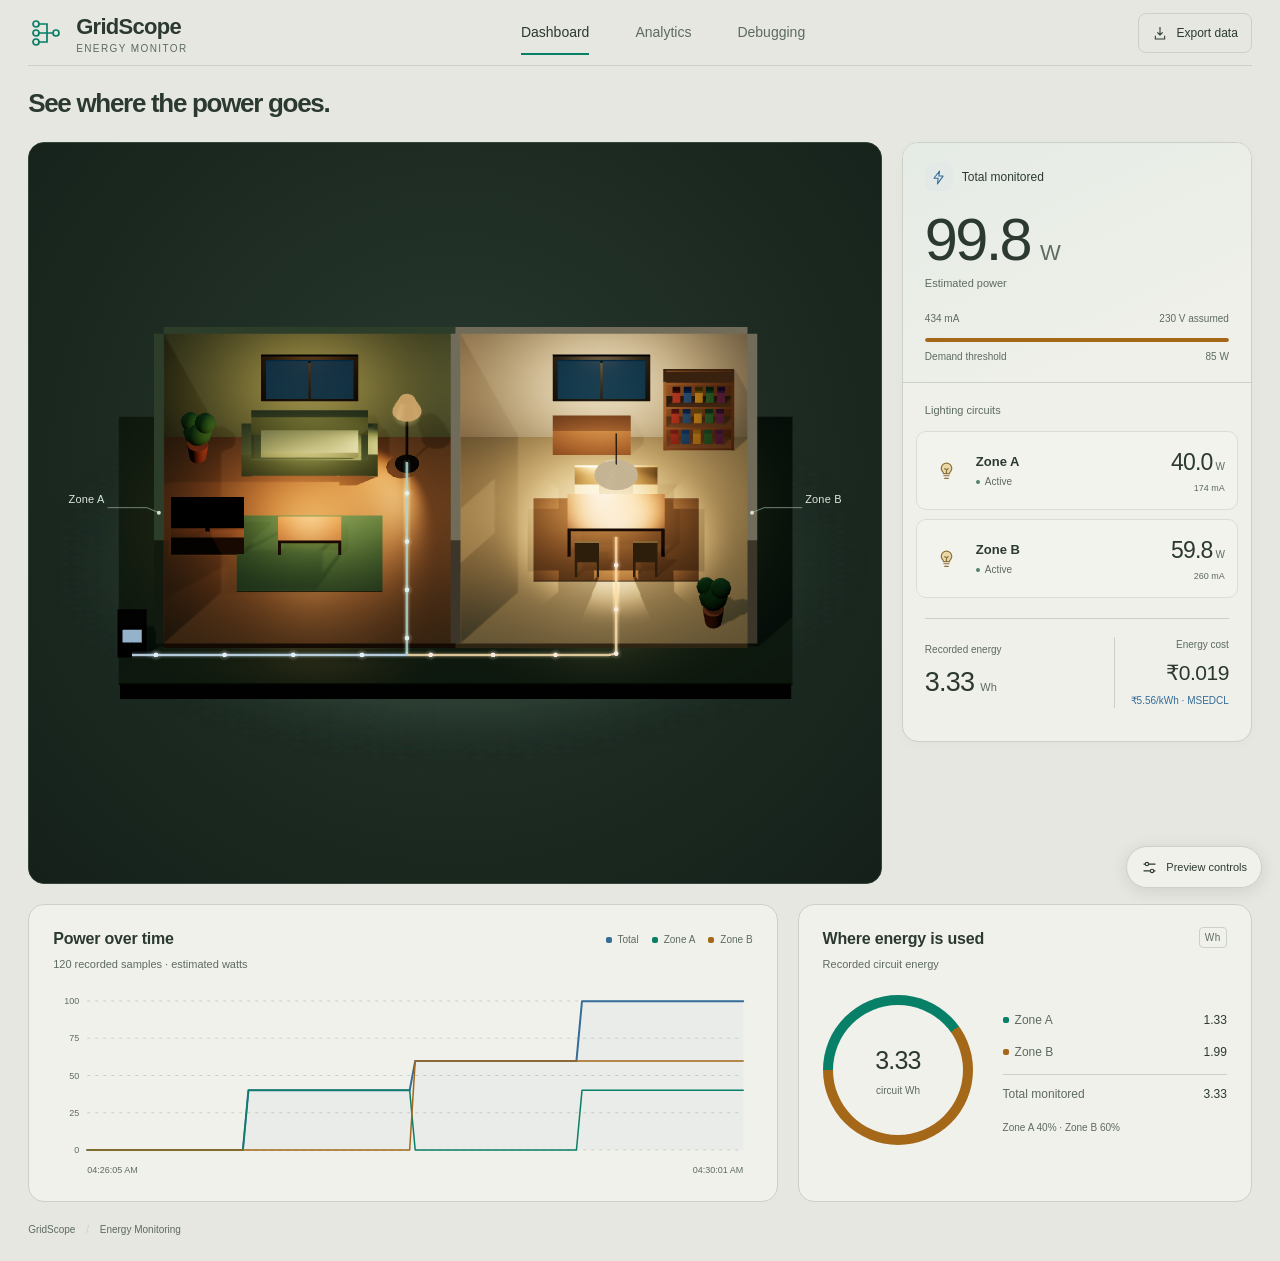
==== commit 1c53ff61: "usb only" ====
--- a/templates/index.html
+++ b/templates/index.html
@@ -13,18 +13,15 @@
 <main>
 <section id="debug-screen" aria-labelledby="debug-heading" hidden>
 <h2 class="screen-title" id="debug-heading" tabindex="-1">Developer debugging</h2>
-<p class="screen-intro">Connection checks, device health and the data received by the server.</p>
+<p class="screen-intro">USB serial connection and the data received by the server.</p>
 <div class="note" id="connection-detail" role="status" style="margin-bottom:14px"></div>
-<section class="card debug" id="network-debug" aria-label="Connection diagnostics">
-<h2>Connection check <span id="scan-phase" class="debug-status" role="status">Starting</span></h2>
-<p>Python checks the configured address ranges and ports. Live readings are shown on the Dashboard screen.</p>
-<div class="note" id="scan-summary">Preparing scan...</div>
-<progress id="scan-progress" value="0" max="1" aria-label="Address scan progress"></progress>
-<div id="device-status" class="debug-status"></div>
-<details open><summary>Recent address checks</summary><div class="scan-log"><table><thead><tr><th>Address</th><th>Result</th><th>Time</th><th>Details</th></tr></thead><tbody id="scan-results"></tbody></table></div></details>
-<p>If nothing responds: connect the laptop to <b>GridScope-Setup</b> (password <b>GridScope123</b>). The ESP is at <code>192.168.50.1</code> on ports <code>80, 8080, 8081</code>. Python retries automatically.</p>
+<section class="card debug" aria-label="USB serial connection">
+<h2>USB serial <span id="serial-status" class="debug-status" role="status">Waiting</span></h2>
+<p>Connect the ESP8266 to this computer with a USB data cable. The cable supplies power and carries readings to the dashboard.</p>
+<div class="note" id="serial-summary">Waiting for a serial port.</div>
+<p>If no port appears, close Arduino Serial Monitor and check the USB data cable and Windows device driver.</p>
 </section>
-<section class="card debug" aria-label="Device data"><h2>Device data</h2><h3>Health response</h3><pre id="device-response">No device response yet</pre><h3>Last sensor packet</h3><code id="raw-packet">No sensor packet yet</code></section>
+<section class="card debug" aria-label="Device data"><h2>Device data</h2><h3>Last sensor packet</h3><code id="raw-packet">No sensor packet yet</code></section>
 <section class="card debug" aria-label="Full server response"><h2>Full server response</h2><p>The latest dashboard API response, including measurement flags, settings, totals and history.</p><pre class="debug-state" id="api-response">Waiting for server response...</pre></section>
 </section>
 <section id="dashboard-screen" aria-labelledby="dashboard-heading">
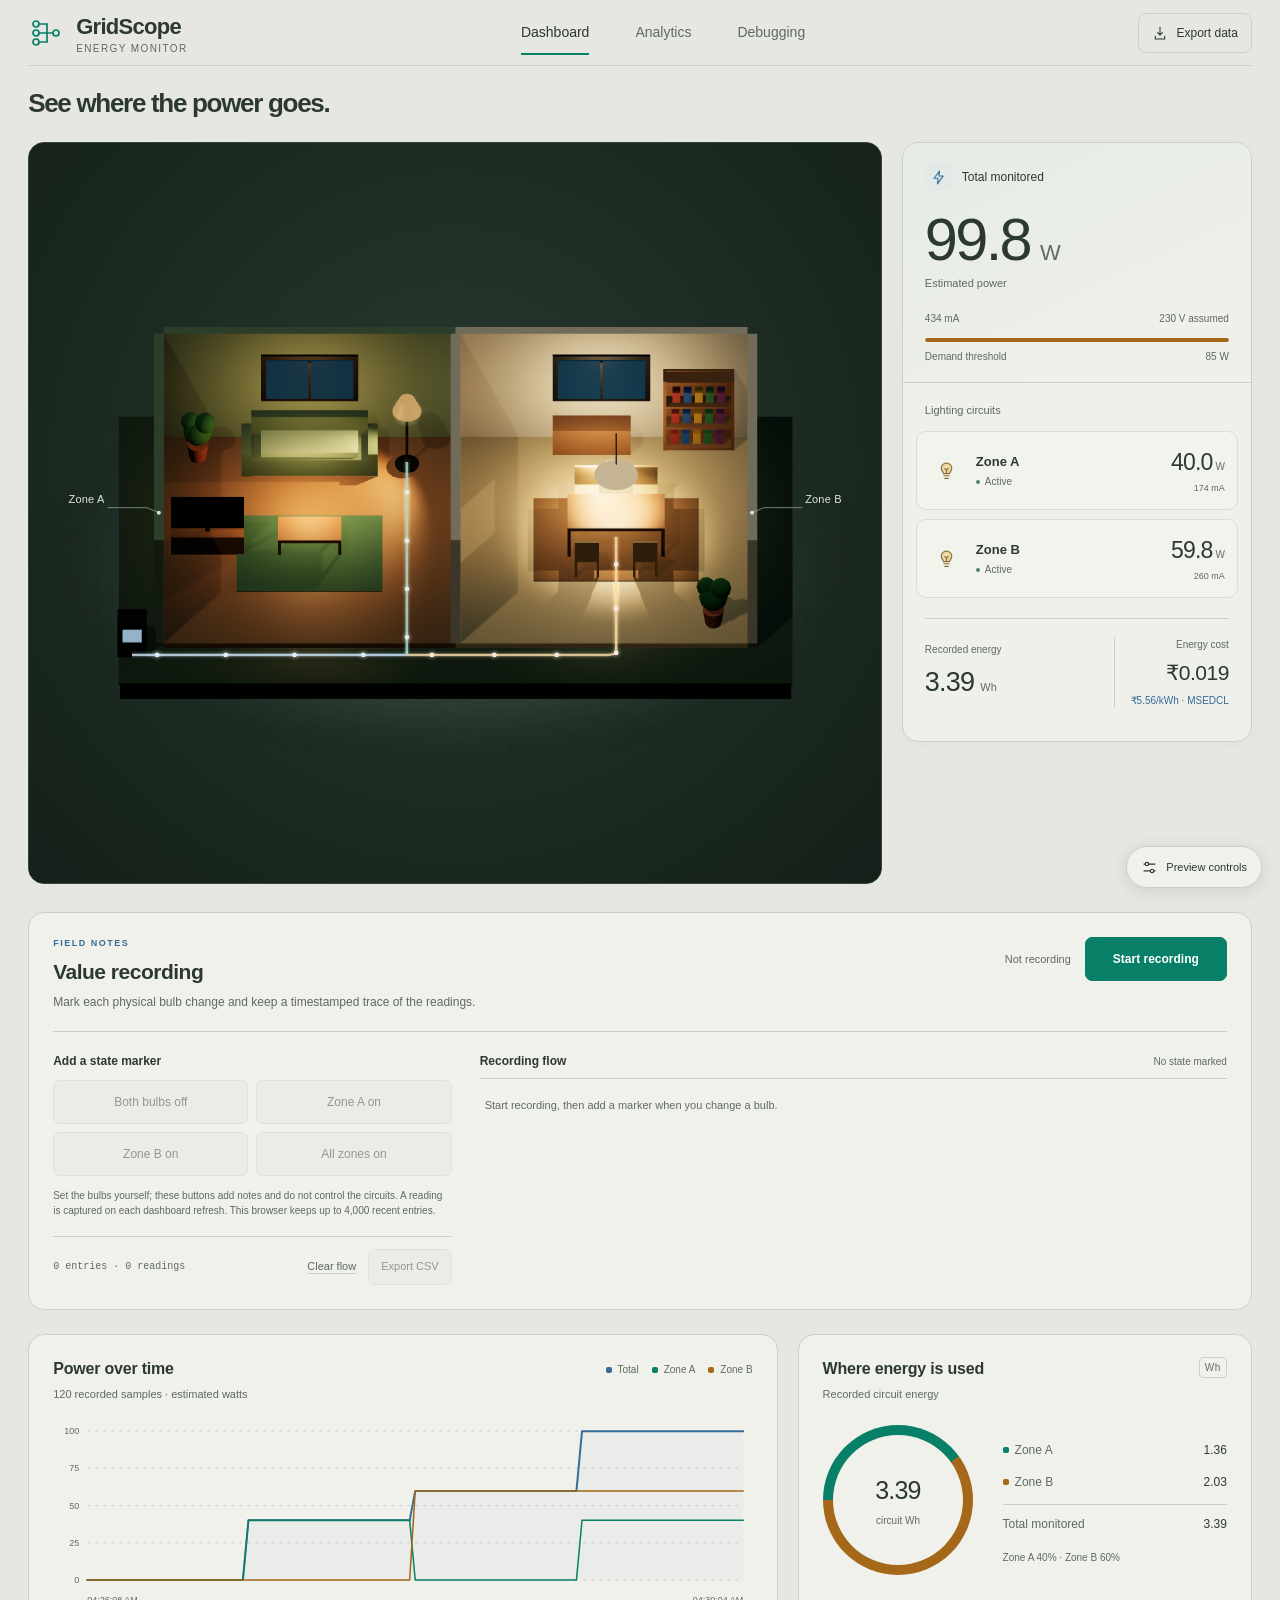
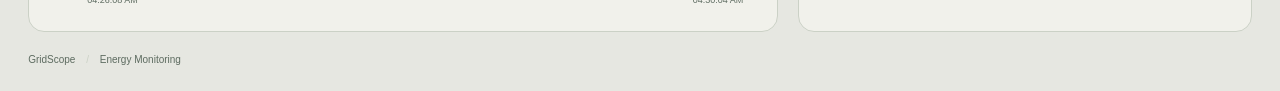
==== commit 2b083e17: "claude to look" ====
--- a/templates/index.html
+++ b/templates/index.html
@@ -2,6 +2,7 @@
 <html lang="en"><head><meta charset="utf-8"><meta name="viewport" content="width=device-width,initial-scale=1">
 <title>Dashboard · GridScope</title><link rel="icon" href="data:,">
 <link rel="stylesheet" href="/static/dashboard.css">
+<script src="/static/value-recorder.js" defer></script>
 <script src="/static/dashboard.js" defer></script>
 </head><body><a class="skip-link" href="#dashboard-heading">Skip to content</a>
 <div class="wrap">
@@ -44,6 +45,31 @@
 <div class="accuracy-note"></div>
 </aside>
 </div>
+<section class="value-recorder" aria-labelledby="value-recorder-heading">
+<div class="recorder-header">
+<div><p class="eyebrow">FIELD NOTES</p><h2 id="value-recorder-heading">Value recording</h2><p class="recorder-intro">Mark each physical bulb change and keep a timestamped trace of the readings.</p></div>
+<div class="recorder-actions"><span id="recorder-status" class="recorder-status" role="status" aria-live="polite">Not recording</span><button type="button" id="record-toggle" class="recorder-start">Start recording</button></div>
+</div>
+<div class="recorder-workspace">
+<div class="recorder-controls">
+<p class="recorder-label">Add a state marker</p>
+<div class="recorder-markers" role="group" aria-label="Physical bulb state markers">
+<button type="button" data-record-state="BOTH_OFF" aria-pressed="false" disabled>Both bulbs off</button>
+<button type="button" data-record-state="ZONE_A_ON" aria-pressed="false" disabled>Zone A on</button>
+<button type="button" data-record-state="ZONE_B_ON" aria-pressed="false" disabled>Zone B on</button>
+<button type="button" data-record-state="ALL_ZONES_ON" aria-pressed="false" disabled>All zones on</button>
+</div>
+<p class="recorder-hint" id="recorder-hint">Set the bulbs yourself; these buttons add notes and do not control the circuits. A reading is captured on each dashboard refresh. This browser keeps up to 4,000 recent entries.</p>
+<div class="recorder-footer"><span id="recorder-count">0 entries</span><details class="recorder-clear"><summary>Clear flow</summary><div class="recorder-clear__panel"><label for="recorder-clear-confirm">Type <code>clear data</code> to erase this browser's saved recording flow.</label><input id="recorder-clear-confirm" type="text" autocomplete="off" spellcheck="false" aria-describedby="recorder-clear-scope"><p id="recorder-clear-scope">This also stops recording. Your SQLite energy history is unchanged.</p><button type="button" id="recorder-clear-button" class="recorder-clear__button" hidden>Clear recording data</button><span id="recorder-clear-status" role="status" aria-live="polite"></span></div></details><button type="button" id="record-export" class="recorder-export" disabled>Export CSV</button></div>
+</div>
+<div class="recorder-flow-wrap">
+<div class="recorder-flow-heading"><h3>Recording flow</h3><span id="recorder-current-state">No state marked</span></div>
+<ol id="recorder-flow" class="recorder-flow" aria-label="Recording flow">
+<li class="recorder-empty">Start recording, then add a marker when you change a bulb.</li>
+</ol>
+</div>
+</div>
+</section>
 <div class="analytics-grid">
 <section class="panel trend-panel"><div class="panel-heading"><div><h2>Power over time</h2><p id="chart-range">Waiting for recorded samples</p></div><div class="legend"><span><i class="feed"></i>Total</span><span><i class="zone-a"></i>Zone A</span><span><i class="zone-b"></i>Zone B</span></div></div><div class="chart-wrap"><svg id="chart" viewBox="0 0 900 210" role="img" aria-label="Estimated power history in watts"></svg><p id="chart-empty">Your power history will appear as readings arrive.</p></div></section>
 <section class="panel split-panel"><div class="panel-heading"><div><h2>Where energy is used</h2><p>Recorded circuit energy</p></div><span class="tiny-tag">Wh</span></div><div class="split-content"><div class="energy-ring" id="energy-ring"><div><b id="split-total">—</b><span>circuit Wh</span></div></div><div class="split-readings"><div><span><i class="zone-a"></i>Zone A</span><b id="tA">—</b></div><div><span><i class="zone-b"></i>Zone B</span><b id="tB">—</b></div><div class="feeder-total"><span>Total monitored</span><b id="tT">—</b></div><p id="sTxt">Waiting for data</p></div></div></section>
--- a/static/dashboard.css
+++ b/static/dashboard.css
@@ -96,6 +96,68 @@
  .scene-fallback{inset:55px 15px 20px}.fallback-room{min-height:80px}.scene-fallback p{font-size:9px;margin-top:5px}
  .banner{font-size:11px;padding:8px 12px;margin-top:10px}
 }
+
+/* Timestamped bulb-state notes stay visually separate from measured energy. */
+.value-recorder{margin:28px 0 24px;padding:24px;border:1px solid var(--line);border-radius:var(--radius);background:var(--surface)}
+.recorder-header{display:flex;justify-content:space-between;align-items:flex-start;gap:24px;padding-bottom:20px;border-bottom:1px solid var(--line)}
+.recorder-header h2{font-size:21px;font-weight:550;letter-spacing:-.5px}
+.recorder-header .eyebrow{margin:0 0 5px;color:var(--feed);font-size:9px;font-weight:650;letter-spacing:1.5px}
+.recorder-intro{margin-top:6px;color:var(--muted);font-size:12px}
+.recorder-actions{display:flex;align-items:center;gap:14px;flex-shrink:0}
+.recorder-status{font-size:11px;color:var(--muted)}
+.recorder-status.is-recording{color:var(--a)}
+.recorder-status.is-recording:before{content:'';display:inline-block;width:7px;height:7px;margin-right:7px;border-radius:50%;background:var(--a)}
+.recorder-status.is-waiting{color:var(--b)}
+.recorder-status.is-waiting:before{content:'';display:inline-block;width:7px;height:7px;margin-right:7px;border-radius:50%;background:var(--b)}
+.recorder-status.has-error{color:var(--error)}
+.recorder-hint.is-waiting{color:#775415}
+.recorder-start,.recorder-markers button,.recorder-export{min-height:44px;border:1px solid var(--line);border-radius:7px;background:var(--bg);color:var(--text);font:inherit;font-size:12px;padding:9px 14px;transition:background-color 160ms ease,border-color 160ms ease,transform 160ms ease}
+.recorder-start{min-width:142px;border-color:var(--a);background:var(--a);color:#fff;font-weight:600}
+.recorder-start.is-recording{border-color:var(--error);background:transparent;color:var(--error)}
+.recorder-markers button[aria-pressed=true]{border-color:var(--a);background:#e4eee7;color:#205a49;box-shadow:inset 0 0 0 1px var(--a)}
+.recorder-start:hover,.recorder-markers button:not(:disabled):hover,.recorder-export:not(:disabled):hover{transform:translateY(-1px);border-color:var(--a)}
+.recorder-markers button:focus-visible,.recorder-start:focus-visible,.recorder-export:focus-visible{outline:3px solid var(--feed);outline-offset:3px}
+.recorder-start:disabled,.recorder-markers button:disabled,.recorder-export:disabled{cursor:not-allowed;opacity:.48}
+.recorder-workspace{display:grid;grid-template-columns:minmax(250px,.8fr) minmax(0,1.5fr);gap:28px;padding-top:20px}
+.recorder-label,.recorder-flow-heading h3{font-size:12px;font-weight:600}
+.recorder-markers{display:grid;grid-template-columns:repeat(2,minmax(0,1fr));gap:8px;margin-top:10px}
+.recorder-hint{margin:12px 0 18px;color:var(--muted);font-size:10px;line-height:1.5}
+.recorder-footer{position:relative;display:flex;justify-content:space-between;align-items:center;gap:12px;flex-wrap:wrap;padding-top:12px;border-top:1px solid var(--line);font:10px/1.4 Consolas,monospace;color:var(--muted)}
+.recorder-export{min-height:36px;padding:6px 12px;font:inherit;font-family:'Segoe UI',Arial,sans-serif;font-size:11px;color:var(--text)}
+.recorder-flow-wrap{min-width:0}
+.recorder-flow-heading{display:flex;justify-content:space-between;align-items:center;gap:12px;margin-bottom:8px}
+.recorder-flow-heading>span{font-size:10px;color:var(--muted)}
+.recorder-flow{list-style:none;margin:0;padding:0;max-height:265px;overflow:auto;border-top:1px solid var(--line)}
+.recorder-entry{display:grid;grid-template-columns:76px minmax(120px,.9fr) minmax(170px,1.1fr);gap:12px;align-items:baseline;padding:9px 5px;border-bottom:1px solid var(--line);font-size:10px}
+.recorder-entry time{font:10px/1.4 Consolas,monospace;color:var(--muted);font-variant-numeric:tabular-nums}
+.recorder-entry__message{font-weight:550;color:var(--text)}
+.recorder-entry__values{color:var(--muted);font:10px/1.4 Consolas,monospace;text-align:right;overflow-wrap:anywhere}
+.recorder-entry--marker .recorder-entry__message{color:var(--a)}
+.recorder-entry--session .recorder-entry__message{color:var(--feed)}
+.recorder-empty{padding:18px 5px;color:var(--muted);font-size:11px}
+.recorder-clear{position:relative;margin-left:auto;font:11px/1.4 'Segoe UI',Arial,sans-serif}
+.recorder-clear summary{list-style:none;cursor:pointer;color:var(--muted);text-decoration:underline;text-decoration-color:var(--line);text-underline-offset:3px}
+.recorder-clear summary::-webkit-details-marker{display:none}
+.recorder-clear summary:focus-visible{outline:3px solid var(--feed);outline-offset:4px;border-radius:2px}
+.recorder-clear__panel{position:absolute;right:0;bottom:calc(100% + 10px);z-index:4;display:grid;gap:9px;width:min(330px,calc(100vw - 72px));padding:15px;border:1px solid var(--line);border-radius:9px;background:var(--surface);box-shadow:0 10px 28px #25352920;color:var(--text)}
+.recorder-clear__panel label{font-size:11px;line-height:1.5}
+.recorder-clear__panel code{padding:2px 5px;border-radius:4px;background:var(--raised);font:10px Consolas,monospace}
+.recorder-clear__panel input{min-width:0;min-height:38px;padding:8px 10px;border:1px solid var(--line);border-radius:6px;background:var(--bg);color:var(--text);font:12px Consolas,monospace}
+.recorder-clear__panel input:focus-visible{outline:3px solid var(--feed);outline-offset:2px}
+.recorder-clear__panel p,.recorder-clear__panel span{margin:0;color:var(--muted);font-size:10px;line-height:1.45}
+.recorder-clear__button{min-height:36px;padding:7px 10px;border:1px solid var(--error);border-radius:6px;background:transparent;color:var(--error);font:600 11px 'Segoe UI',Arial,sans-serif;cursor:pointer}
+.recorder-clear__button:hover{background:#f5e8e4}
+.recorder-clear__button:focus-visible{outline:3px solid var(--feed);outline-offset:2px}
+.recorder-clear__button[hidden]{display:none}
+@media(max-width:760px){
+ .value-recorder{margin:22px 0;padding:18px}
+ .recorder-header{display:block;padding-bottom:16px}
+ .recorder-actions{justify-content:space-between;margin-top:15px}
+ .recorder-workspace{grid-template-columns:1fr;gap:22px;padding-top:16px}
+ .recorder-entry{grid-template-columns:68px minmax(0,1fr);gap:4px 10px}
+ .recorder-entry__values{grid-column:2;text-align:left}
+}
+@media(prefers-reduced-motion:reduce){.recorder-start,.recorder-markers button,.recorder-export{transition:none}}
 
 .live-summary{grid-template-columns:8px 1fr}.live-summary a{display:none}
 @media(max-width:760px){.live-summary{grid-template-columns:7px 1fr}}
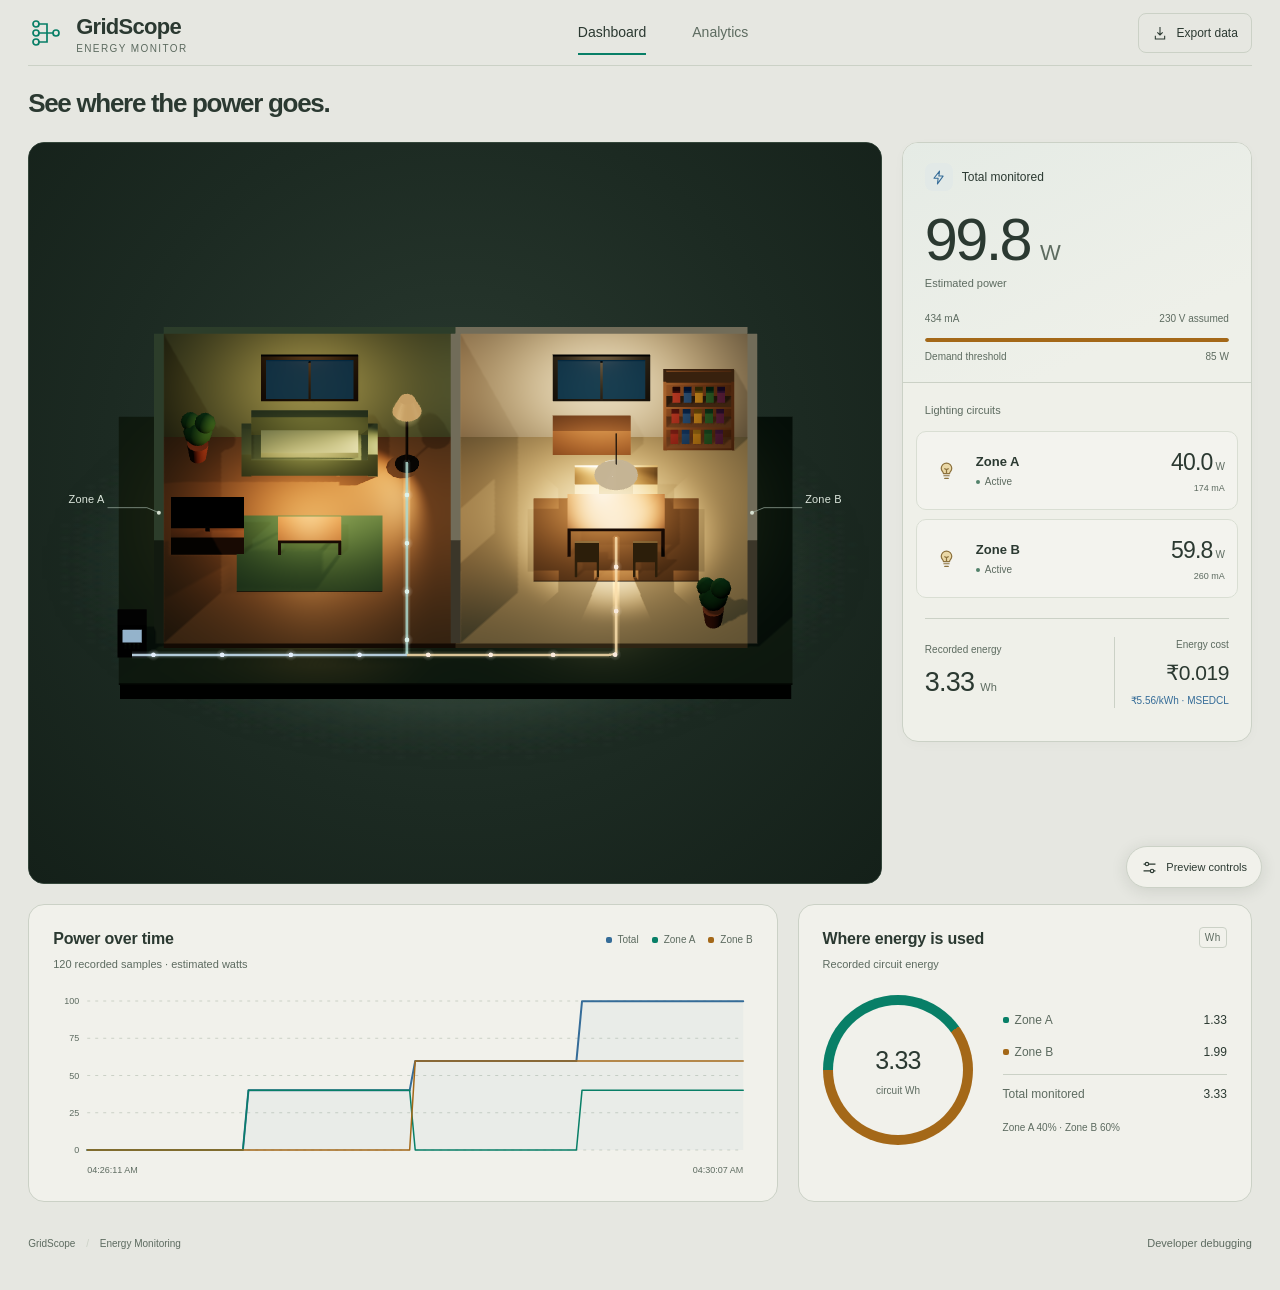
==== commit 03be7859: "demo-ready" ====
--- a/templates/index.html
+++ b/templates/index.html
@@ -2,13 +2,12 @@
 <html lang="en"><head><meta charset="utf-8"><meta name="viewport" content="width=device-width,initial-scale=1">
 <title>Dashboard · GridScope</title><link rel="icon" href="data:,">
 <link rel="stylesheet" href="/static/dashboard.css">
-<script src="/static/value-recorder.js" defer></script>
 <script src="/static/dashboard.js" defer></script>
 </head><body><a class="skip-link" href="#dashboard-heading">Skip to content</a>
 <div class="wrap">
 <header class="app-header">
 <a class="brand" href="#dashboard" aria-label="GridScope dashboard"><svg viewBox="0 0 36 36" aria-hidden="true"><path d="M8 9h11v9h9M8 27h11v-9M8 18h11"/><circle cx="8" cy="9" r="3"/><circle cx="8" cy="18" r="3"/><circle cx="8" cy="27" r="3"/><circle cx="28" cy="18" r="3"/></svg><span>GridScope<small>Energy monitor</small></span></a>
-<nav class="view-nav" aria-label="Main navigation"><a href="#dashboard" id="nav-dashboard" aria-current="page">Dashboard</a><a href="/analytics" id="nav-analytics">Analytics</a><a href="#debugging" id="nav-debugging">Debugging</a></nav>
+<nav class="view-nav" aria-label="Main navigation"><a href="#dashboard" id="nav-dashboard" aria-current="page">Dashboard</a><a href="/analytics" id="nav-analytics">Analytics</a></nav>
 <div class="header-actions"><a class="export-link" href="/api/export.csv"><svg viewBox="0 0 24 24" aria-hidden="true"><path d="M12 3v12m-4-4 4 4 4-4M5 16v5h14v-5"/></svg>Export data</a></div>
 </header>
 <main>
@@ -24,6 +23,13 @@
 </section>
 <section class="card debug" aria-label="Device data"><h2>Device data</h2><h3>Last sensor packet</h3><code id="raw-packet">No sensor packet yet</code></section>
 <section class="card debug" aria-label="Full server response"><h2>Full server response</h2><p>The latest dashboard API response, including measurement flags, settings, totals and history.</p><pre class="debug-state" id="api-response">Waiting for server response...</pre></section>
+<section class="card debug debug-danger" aria-labelledby="clear-data-heading">
+<h2 id="clear-data-heading">Clear recorded data</h2>
+<p>Permanently deletes all local readings, events and pending uploads, then restarts energy totals from zero. Settings and existing cloud copies are unchanged. Obsolete GridScope browser data is also removed.</p>
+<label class="clear-data-label" for="clear-data-confirm">Type <code>clear data</code> to enable the reset.</label>
+<div class="clear-data-controls"><input id="clear-data-confirm" type="text" autocomplete="off" spellcheck="false"><button id="clear-data-button" class="clear-data-button" type="button" disabled>Clear all data</button></div>
+<p class="clear-data-status" id="clear-data-status" role="status" aria-live="polite"></p>
+</section>
 </section>
 <section id="dashboard-screen" aria-labelledby="dashboard-heading">
 <div class="page-heading"><div><h1 id="dashboard-heading" tabindex="-1">See where the power goes.</h1></div></div>
@@ -45,38 +51,13 @@
 <div class="accuracy-note"></div>
 </aside>
 </div>
-<section class="value-recorder" aria-labelledby="value-recorder-heading">
-<div class="recorder-header">
-<div><p class="eyebrow">FIELD NOTES</p><h2 id="value-recorder-heading">Value recording</h2><p class="recorder-intro">Mark each physical bulb change and keep a timestamped trace of the readings.</p></div>
-<div class="recorder-actions"><span id="recorder-status" class="recorder-status" role="status" aria-live="polite">Not recording</span><button type="button" id="record-toggle" class="recorder-start">Start recording</button></div>
-</div>
-<div class="recorder-workspace">
-<div class="recorder-controls">
-<p class="recorder-label">Add a state marker</p>
-<div class="recorder-markers" role="group" aria-label="Physical bulb state markers">
-<button type="button" data-record-state="BOTH_OFF" aria-pressed="false" disabled>Both bulbs off</button>
-<button type="button" data-record-state="ZONE_A_ON" aria-pressed="false" disabled>Zone A on</button>
-<button type="button" data-record-state="ZONE_B_ON" aria-pressed="false" disabled>Zone B on</button>
-<button type="button" data-record-state="ALL_ZONES_ON" aria-pressed="false" disabled>All zones on</button>
-</div>
-<p class="recorder-hint" id="recorder-hint">Set the bulbs yourself; these buttons add notes and do not control the circuits. A reading is captured on each dashboard refresh. This browser keeps up to 4,000 recent entries.</p>
-<div class="recorder-footer"><span id="recorder-count">0 entries</span><details class="recorder-clear"><summary>Clear flow</summary><div class="recorder-clear__panel"><label for="recorder-clear-confirm">Type <code>clear data</code> to erase this browser's saved recording flow.</label><input id="recorder-clear-confirm" type="text" autocomplete="off" spellcheck="false" aria-describedby="recorder-clear-scope"><p id="recorder-clear-scope">This also stops recording. Your SQLite energy history is unchanged.</p><button type="button" id="recorder-clear-button" class="recorder-clear__button" hidden>Clear recording data</button><span id="recorder-clear-status" role="status" aria-live="polite"></span></div></details><button type="button" id="record-export" class="recorder-export" disabled>Export CSV</button></div>
-</div>
-<div class="recorder-flow-wrap">
-<div class="recorder-flow-heading"><h3>Recording flow</h3><span id="recorder-current-state">No state marked</span></div>
-<ol id="recorder-flow" class="recorder-flow" aria-label="Recording flow">
-<li class="recorder-empty">Start recording, then add a marker when you change a bulb.</li>
-</ol>
-</div>
-</div>
-</section>
 <div class="analytics-grid">
 <section class="panel trend-panel"><div class="panel-heading"><div><h2>Power over time</h2><p id="chart-range">Waiting for recorded samples</p></div><div class="legend"><span><i class="feed"></i>Total</span><span><i class="zone-a"></i>Zone A</span><span><i class="zone-b"></i>Zone B</span></div></div><div class="chart-wrap"><svg id="chart" viewBox="0 0 900 210" role="img" aria-label="Estimated power history in watts"></svg><p id="chart-empty">Your power history will appear as readings arrive.</p></div></section>
 <section class="panel split-panel"><div class="panel-heading"><div><h2>Where energy is used</h2><p>Recorded circuit energy</p></div><span class="tiny-tag">Wh</span></div><div class="split-content"><div class="energy-ring" id="energy-ring"><div><b id="split-total">—</b><span>circuit Wh</span></div></div><div class="split-readings"><div><span><i class="zone-a"></i>Zone A</span><b id="tA">—</b></div><div><span><i class="zone-b"></i>Zone B</span><b id="tB">—</b></div><div class="feeder-total"><span>Total monitored</span><b id="tT">—</b></div><p id="sTxt">Waiting for data</p></div></div></section>
 </div>
 
 </section>
-</main><footer><span>GridScope <span class="footer-separator">/</span> Energy Monitoring</span></footer>
+</main><footer class="app-footer"><span>GridScope <span class="footer-separator">/</span> Energy Monitoring</span><a class="developer-link" href="#debugging" id="nav-debugging">Developer debugging</a></footer>
 </div>
 <button type="button" class="preview-launcher" id="preview-launcher" popovertarget="preview-menu" aria-expanded="false" aria-controls="preview-menu" hidden><svg viewBox="0 0 20 20" aria-hidden="true"><path d="M3 6h14M3 14h14"/><circle cx="7" cy="6" r="2"/><circle cx="13" cy="14" r="2"/></svg>Preview controls</button>
 <section class="preview-menu" id="preview-menu" popover="auto" role="dialog" aria-labelledby="preview-menu-title">
--- a/static/dashboard.css
+++ b/static/dashboard.css
@@ -97,70 +97,23 @@
  .banner{font-size:11px;padding:8px 12px;margin-top:10px}
 }
 
-/* Timestamped bulb-state notes stay visually separate from measured energy. */
-.value-recorder{margin:28px 0 24px;padding:24px;border:1px solid var(--line);border-radius:var(--radius);background:var(--surface)}
-.recorder-header{display:flex;justify-content:space-between;align-items:flex-start;gap:24px;padding-bottom:20px;border-bottom:1px solid var(--line)}
-.recorder-header h2{font-size:21px;font-weight:550;letter-spacing:-.5px}
-.recorder-header .eyebrow{margin:0 0 5px;color:var(--feed);font-size:9px;font-weight:650;letter-spacing:1.5px}
-.recorder-intro{margin-top:6px;color:var(--muted);font-size:12px}
-.recorder-actions{display:flex;align-items:center;gap:14px;flex-shrink:0}
-.recorder-status{font-size:11px;color:var(--muted)}
-.recorder-status.is-recording{color:var(--a)}
-.recorder-status.is-recording:before{content:'';display:inline-block;width:7px;height:7px;margin-right:7px;border-radius:50%;background:var(--a)}
-.recorder-status.is-waiting{color:var(--b)}
-.recorder-status.is-waiting:before{content:'';display:inline-block;width:7px;height:7px;margin-right:7px;border-radius:50%;background:var(--b)}
-.recorder-status.has-error{color:var(--error)}
-.recorder-hint.is-waiting{color:#775415}
-.recorder-start,.recorder-markers button,.recorder-export{min-height:44px;border:1px solid var(--line);border-radius:7px;background:var(--bg);color:var(--text);font:inherit;font-size:12px;padding:9px 14px;transition:background-color 160ms ease,border-color 160ms ease,transform 160ms ease}
-.recorder-start{min-width:142px;border-color:var(--a);background:var(--a);color:#fff;font-weight:600}
-.recorder-start.is-recording{border-color:var(--error);background:transparent;color:var(--error)}
-.recorder-markers button[aria-pressed=true]{border-color:var(--a);background:#e4eee7;color:#205a49;box-shadow:inset 0 0 0 1px var(--a)}
-.recorder-start:hover,.recorder-markers button:not(:disabled):hover,.recorder-export:not(:disabled):hover{transform:translateY(-1px);border-color:var(--a)}
-.recorder-markers button:focus-visible,.recorder-start:focus-visible,.recorder-export:focus-visible{outline:3px solid var(--feed);outline-offset:3px}
-.recorder-start:disabled,.recorder-markers button:disabled,.recorder-export:disabled{cursor:not-allowed;opacity:.48}
-.recorder-workspace{display:grid;grid-template-columns:minmax(250px,.8fr) minmax(0,1.5fr);gap:28px;padding-top:20px}
-.recorder-label,.recorder-flow-heading h3{font-size:12px;font-weight:600}
-.recorder-markers{display:grid;grid-template-columns:repeat(2,minmax(0,1fr));gap:8px;margin-top:10px}
-.recorder-hint{margin:12px 0 18px;color:var(--muted);font-size:10px;line-height:1.5}
-.recorder-footer{position:relative;display:flex;justify-content:space-between;align-items:center;gap:12px;flex-wrap:wrap;padding-top:12px;border-top:1px solid var(--line);font:10px/1.4 Consolas,monospace;color:var(--muted)}
-.recorder-export{min-height:36px;padding:6px 12px;font:inherit;font-family:'Segoe UI',Arial,sans-serif;font-size:11px;color:var(--text)}
-.recorder-flow-wrap{min-width:0}
-.recorder-flow-heading{display:flex;justify-content:space-between;align-items:center;gap:12px;margin-bottom:8px}
-.recorder-flow-heading>span{font-size:10px;color:var(--muted)}
-.recorder-flow{list-style:none;margin:0;padding:0;max-height:265px;overflow:auto;border-top:1px solid var(--line)}
-.recorder-entry{display:grid;grid-template-columns:76px minmax(120px,.9fr) minmax(170px,1.1fr);gap:12px;align-items:baseline;padding:9px 5px;border-bottom:1px solid var(--line);font-size:10px}
-.recorder-entry time{font:10px/1.4 Consolas,monospace;color:var(--muted);font-variant-numeric:tabular-nums}
-.recorder-entry__message{font-weight:550;color:var(--text)}
-.recorder-entry__values{color:var(--muted);font:10px/1.4 Consolas,monospace;text-align:right;overflow-wrap:anywhere}
-.recorder-entry--marker .recorder-entry__message{color:var(--a)}
-.recorder-entry--session .recorder-entry__message{color:var(--feed)}
-.recorder-empty{padding:18px 5px;color:var(--muted);font-size:11px}
-.recorder-clear{position:relative;margin-left:auto;font:11px/1.4 'Segoe UI',Arial,sans-serif}
-.recorder-clear summary{list-style:none;cursor:pointer;color:var(--muted);text-decoration:underline;text-decoration-color:var(--line);text-underline-offset:3px}
-.recorder-clear summary::-webkit-details-marker{display:none}
-.recorder-clear summary:focus-visible{outline:3px solid var(--feed);outline-offset:4px;border-radius:2px}
-.recorder-clear__panel{position:absolute;right:0;bottom:calc(100% + 10px);z-index:4;display:grid;gap:9px;width:min(330px,calc(100vw - 72px));padding:15px;border:1px solid var(--line);border-radius:9px;background:var(--surface);box-shadow:0 10px 28px #25352920;color:var(--text)}
-.recorder-clear__panel label{font-size:11px;line-height:1.5}
-.recorder-clear__panel code{padding:2px 5px;border-radius:4px;background:var(--raised);font:10px Consolas,monospace}
-.recorder-clear__panel input{min-width:0;min-height:38px;padding:8px 10px;border:1px solid var(--line);border-radius:6px;background:var(--bg);color:var(--text);font:12px Consolas,monospace}
-.recorder-clear__panel input:focus-visible{outline:3px solid var(--feed);outline-offset:2px}
-.recorder-clear__panel p,.recorder-clear__panel span{margin:0;color:var(--muted);font-size:10px;line-height:1.45}
-.recorder-clear__button{min-height:36px;padding:7px 10px;border:1px solid var(--error);border-radius:6px;background:transparent;color:var(--error);font:600 11px 'Segoe UI',Arial,sans-serif;cursor:pointer}
-.recorder-clear__button:hover{background:#f5e8e4}
-.recorder-clear__button:focus-visible{outline:3px solid var(--feed);outline-offset:2px}
-.recorder-clear__button[hidden]{display:none}
-@media(max-width:760px){
- .value-recorder{margin:22px 0;padding:18px}
- .recorder-header{display:block;padding-bottom:16px}
- .recorder-actions{justify-content:space-between;margin-top:15px}
- .recorder-workspace{grid-template-columns:1fr;gap:22px;padding-top:16px}
- .recorder-entry{grid-template-columns:68px minmax(0,1fr);gap:4px 10px}
- .recorder-entry__values{grid-column:2;text-align:left}
-}
-@media(prefers-reduced-motion:reduce){.recorder-start,.recorder-markers button,.recorder-export{transition:none}}
-
 .live-summary{grid-template-columns:8px 1fr}.live-summary a{display:none}
 @media(max-width:760px){.live-summary{grid-template-columns:7px 1fr}}
+.app-footer{display:flex;align-items:center;justify-content:space-between}
+.developer-link{display:inline-flex;align-items:center;min-height:44px;margin-left:auto;color:var(--muted);font-size:11px}
+.developer-link[aria-current=page]{color:var(--text)}
+.debug-danger{border-color:#d9b7b1}
+.debug-danger h2{color:var(--error)}
+.clear-data-label{display:block;margin-top:16px;font-size:11px;color:var(--muted)}
+.clear-data-label code{padding:2px 5px;border-radius:4px;background:var(--raised);font:10px Consolas,monospace;color:var(--text)}
+.clear-data-controls{display:flex;align-items:center;gap:10px;margin-top:9px}
+.clear-data-controls input{width:min(320px,100%);min-height:42px;padding:8px 11px;border:1px solid var(--line);border-radius:7px;background:var(--bg);color:var(--text);font:12px Consolas,monospace}
+.clear-data-controls input:focus-visible{outline:2px solid var(--a);outline-offset:3px}
+.clear-data-button{min-height:42px;padding:8px 14px;border:1px solid var(--error);border-radius:7px;background:transparent;color:var(--error);font-size:12px;font-weight:600}
+.clear-data-button:not(:disabled):hover{background:#f5e8e4}
+.clear-data-status{min-height:18px!important;margin:9px 0 0!important;color:var(--a)!important}
+.clear-data-status.has-error{color:var(--error)!important}
+@media(max-width:620px){.clear-data-controls{align-items:stretch;flex-direction:column}.clear-data-controls input,.clear-data-button{width:100%}}
 
 /* A dark model stage preserves contrast for the live circuit illumination. */
 .spatial-panel{
